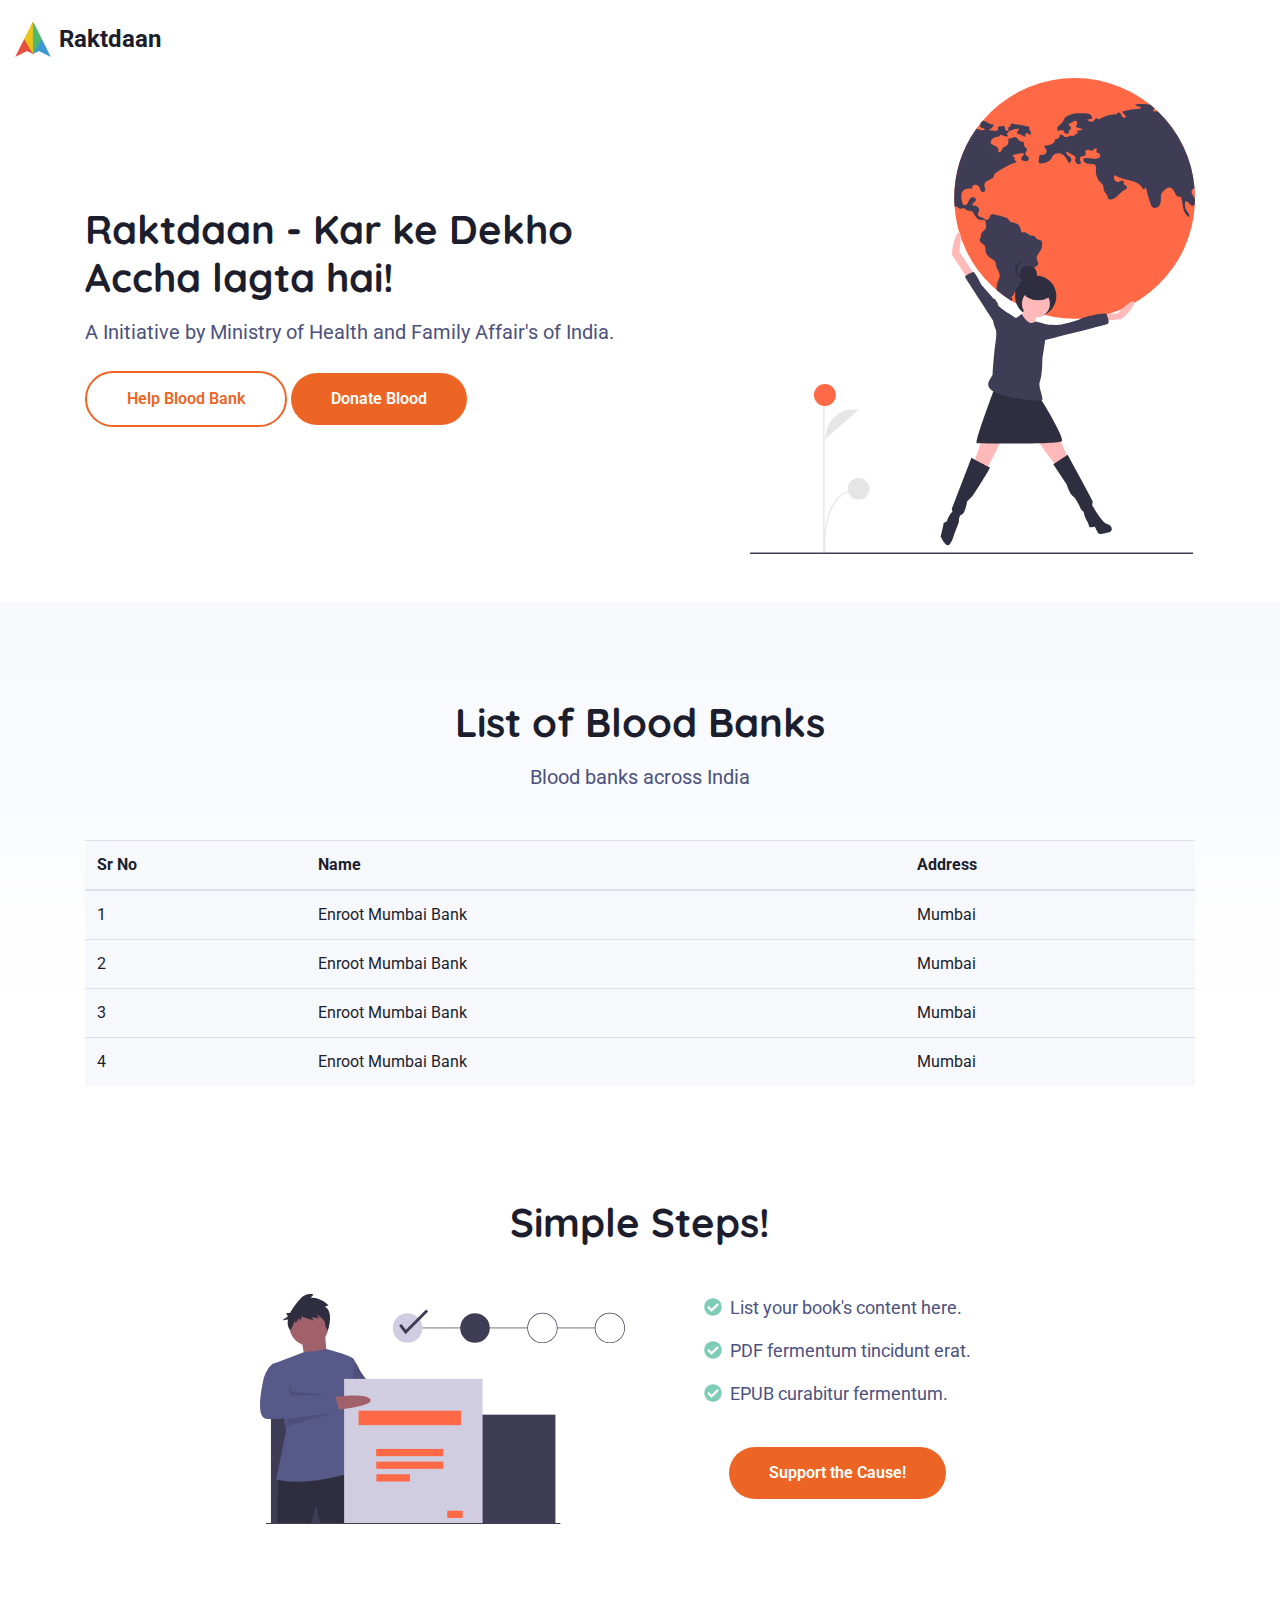
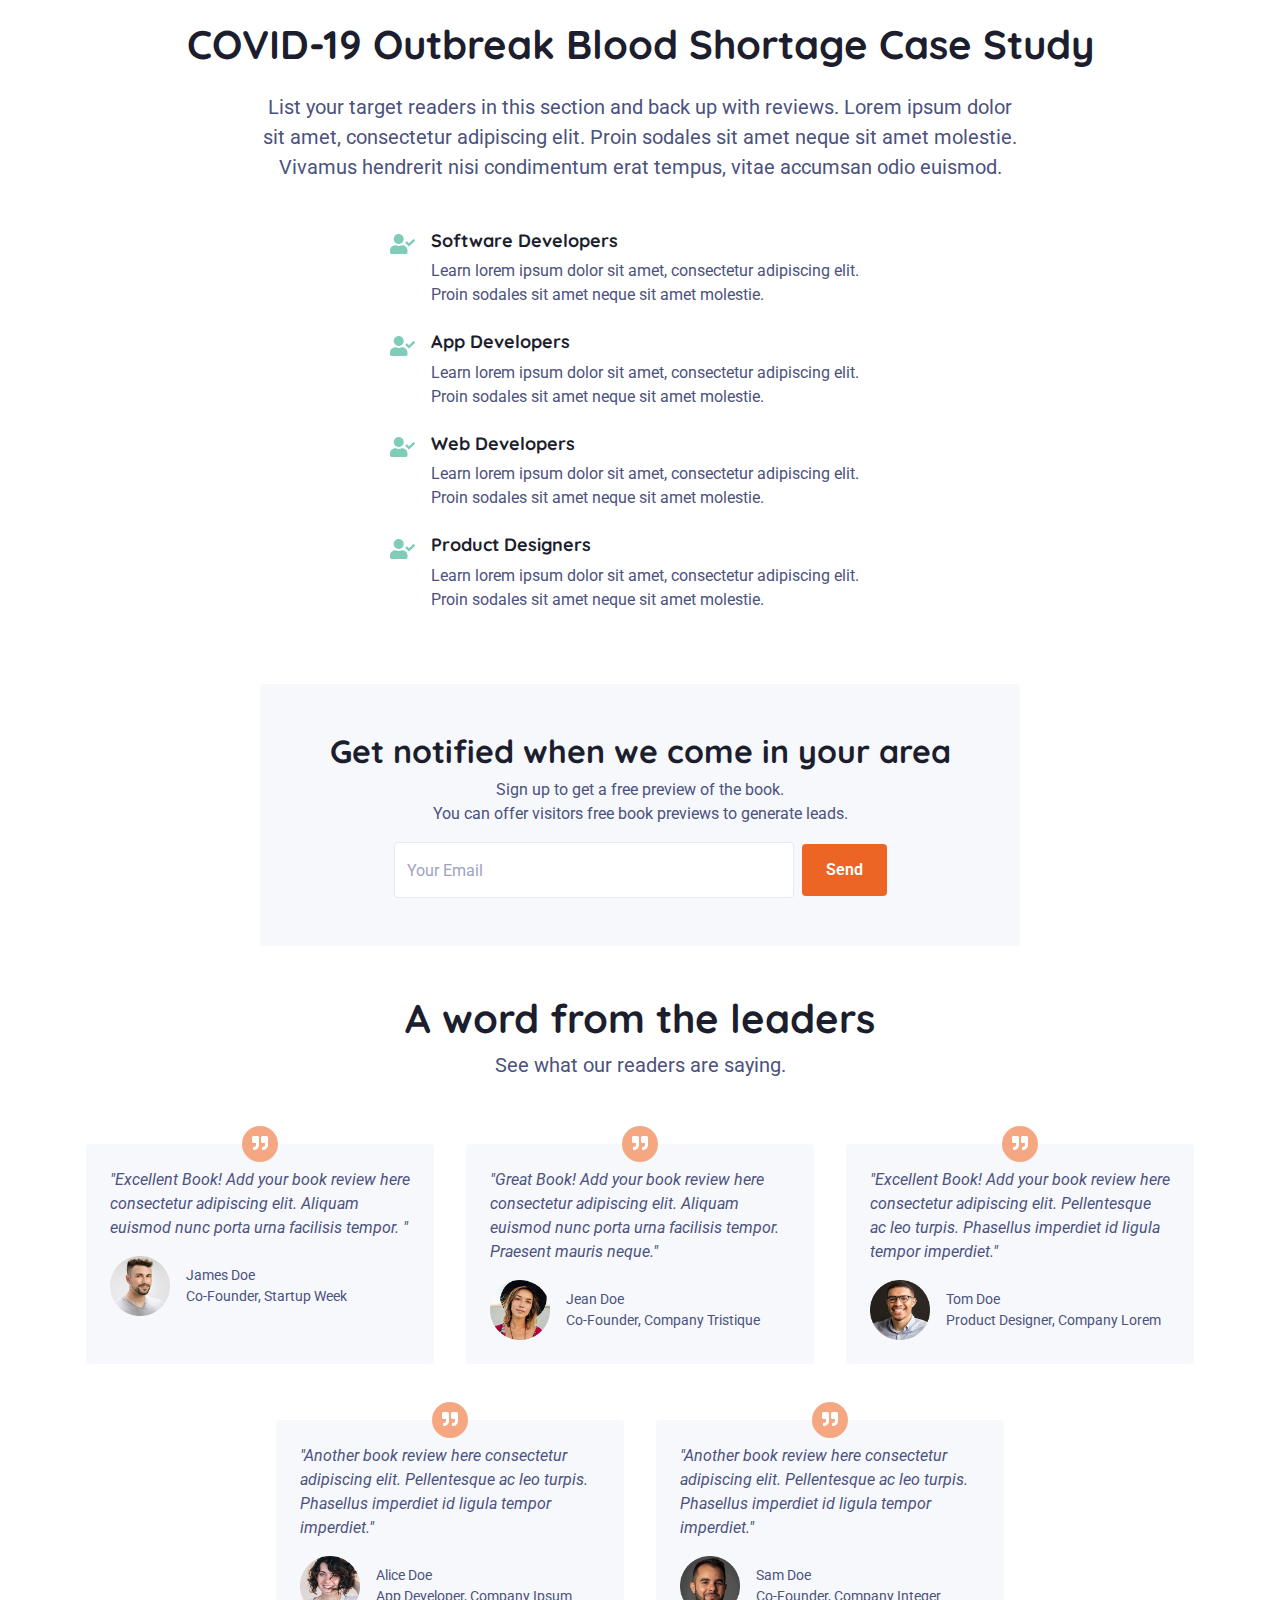
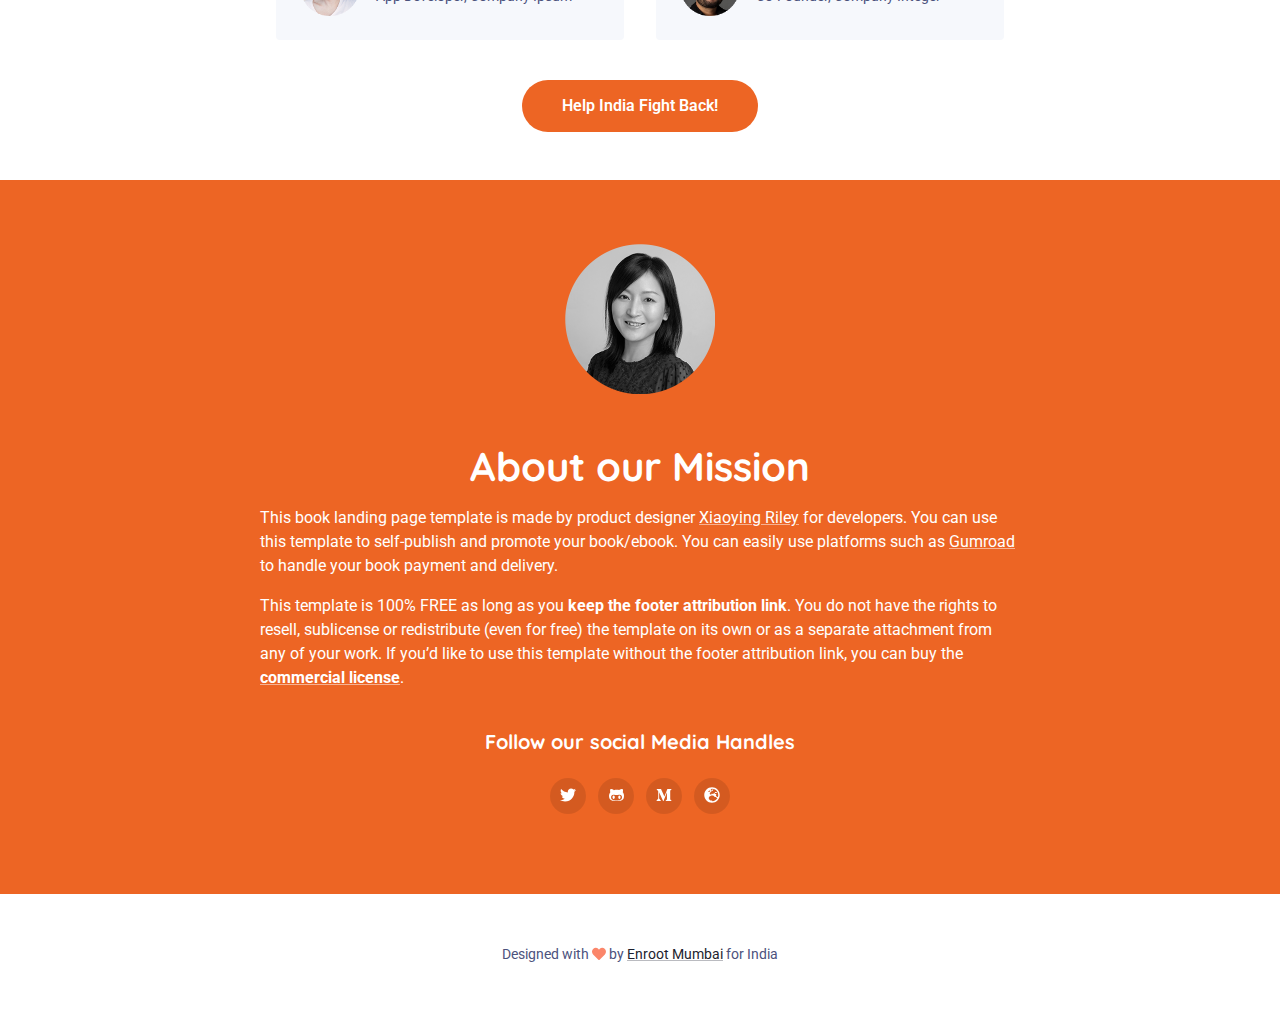
==== index.html @ 926865b6 "Merge pull request #6 from enroot-mumbai/feature/base-template" ====
<!DOCTYPE html>
<html lang="en"> 
<head>
    <title>Raktdaan - Minstry of Heath and Family Welfare of India - NBTC - Enroot Mumbai</title>
    
    <!-- Meta -->
    <meta charset="utf-8">
    <meta http-equiv="X-UA-Compatible" content="IE=edge">
    <meta name="viewport" content="width=device-width, initial-scale=1.0">
    <meta name="description" content="Raktdaan">
    <meta name="author" content="Enroot Mumbai">    
    <link rel="shortcut icon" href="favicon.ico"> 
    
    <!-- Google Font -->
    <link href="https://fonts.googleapis.com/css?family=Quicksand:700|Roboto:400,400i,700&display=swap" rel="stylesheet">
    
    <!-- FontAwesome JS-->
    <script defer src="assets/fontawesome/js/all.min.js"></script>

    <!-- Theme CSS -->  
    <link id="theme-style" rel="stylesheet" href="assets/css/theme.css">

</head> 

<body>    
    <header class="header">	    
        <div class="branding">
            <div class="container-fluid position-relative py-3">
                <div class="logo-wrapper">
	                <div class="site-logo"><a style="display: flex;" class="navbar-brand" href="index.html"><img  class="logo-icon mr-2" src="logo.webp" height="36px" width="36px" alt="logo"><span class="logo-text">Raktdaan</span></a></div>    
                </div><!--//docs-logo-wrapper-->
	        
            </div><!--//container-->
        </div><!--//branding-->
    </header><!--//header-->
    
    <section class="hero-section">
	    <div class="container">
		    <div class="row">
			    <div class="col-12 col-md-7 pt-5 mb-5 align-self-center">
				    <div class="promo pr-md-3 pr-lg-5">
					    <h1 class="headline mb-3">
						    Raktdaan - Kar ke Dekho Accha lagta hai!
					    </h1><!--//headline-->
					    <div class="subheadline mb-4">
						    A Initiative by Ministry of Health and Family Affair's of India.
						    
					    </div><!--//subheading-->
					    
					    <div class="cta-holder">
							<a class="btn btn-secondary scrollto" href="#">Help Blood Bank</a>
						    <a class="btn btn-primary mr-lg-2" href="#">Donate Blood</a>
						    
					    </div><!--//cta-holder-->
					    
					    <div class="hero-quotes mt-5">
						     <!--<div id="quotes-carousel" class="quotes-carousel carousel slide carousel-fade mb-5" data-ride="carousel" data-interval="8000">
								<ol class="carousel-indicators">
									<li data-target="#quotes-carousel" data-slide-to="0" class="active"></li>
									<li data-target="#quotes-carousel" data-slide-to="1"></li>
									<li data-target="#quotes-carousel" data-slide-to="2"></li>
								</ol>
							  
							    <div class="carousel-inner">
								    <div class="carousel-item active">
								        <blockquote class="quote p-4 theme-bg-light">
									        "Excellent Book! Add your book reviews here consectetur adipiscing elit. Aliquam euismod nunc porta urna facilisis tempor. Praesent mauris neque, viverra quis erat vitae, auctor imperdiet nisi."     
								        </blockquote>
								        <div class="source media flex-column flex-md-row align-items-center">
									        <img class="source-profile mr-md-3" src="assets/images/profiles/profile-1.png" alt="">
									        <div class="source-info media-body text-center text-md-left">
										        <div class="source-name">James Doe</div>
										        <div class="soure-title">Co-Founder, Startup Week</div>
										    </div>
								        </div>
								    </div>
								    <div class="carousel-item">
								        <blockquote class="quote p-4 theme-bg-light">
									        "Highly recommended consectetur adipiscing elit. Proin et auctor dolor, sed venenatis massa. Vestibulum ullamcorper lobortis nisi non placerat praesent mauris neque"     
								        </blockquote>
								        <div class="source media flex-column flex-md-row align-items-center">
									        <img class="source-profile mr-md-3" src="assets/images/profiles/profile-2.png" alt="">
									        <div class="source-info media-body text-center text-md-left">
										        <div class="source-name">Jean Doe</div>
										        <div class="soure-title">Senior Developer, Ipsum Company</div>
										    </div>
								        </div>
								    </div>
								    <div class="carousel-item">
								        <blockquote class="quote p-4 theme-bg-light">
									        "Awesome! Lorem ipsum dolor sit amet, consectetur adipiscing elit. Aliquam euismod nunc porta urna facilisis tempor. Praesent mauris neque, viverra quis erat vitae."     
								        </blockquote>
								        <div class="source media flex-column flex-md-row align-items-center">
									        <img class="source-profile mr-md-3" src="assets/images/profiles/profile-3.png" alt="">
									        <div class="source-info media-body text-center text-md-left">
										        <div class="source-name">Andy Doe</div>
										        <div class="soure-title">Frontend Developer, Company Lorem</div>
										    </div>
								        </div>
								    </div>
								</div>
							</div>//quotes-carousel -->
							
					    </div><!--//hero-quotes-->
				    </div><!--//promo-->
			    </div><!--col-->
			    <div class="col-12 col-md-5 mb-5 align-self-center">
				    <div class="book-cover-holder">
					    <img class="img-fluid book-cover" src="undraw_the_world_is_mine.svg" alt="book cover">
					    <!-- <div class="book-badge d-inline-block shadow">
						    New<br>Release
					    </div> -->
				    </div><!--//book-cover-holder-->
				    <!-- <div class="text-center"><a class="theme-link scrollto" href="#reviews-section">See all book reviews</a></div> -->
			    </div><!--col-->
		    </div><!--//row-->
	    </div><!--//container-->
    </section><!--//hero-section-->
    
    <section id="benefits-section" class="benefits-section theme-bg-light-gradient py-5">
	    <div class="container py-5">
		    <h2 class="section-heading text-center mb-3">List of Blood Banks</h2>
		    <div class="section-intro single-col-max mx-auto text-center mb-5">Blood banks across India</div>
		    <table class="table theme-bg-light">
				<thead>
					<tr>
					<th>Sr No</th>
					<th>Name</th>
					<th>Address</th>
					</tr>
				</thead>
				<tbody>
					<tr>
						<td>1</td>
						<td>Enroot Mumbai Bank</td>
						<td>Mumbai</td>
					</tr>
					<tr>
						<td>2</td>
						<td>Enroot Mumbai Bank</td>
						<td>Mumbai</td>
					</tr>
					<tr>
						<td>3</td>
						<td>Enroot Mumbai Bank</td>
						<td>Mumbai</td>
					</tr>
					<tr>
						<td>4</td>
						<td>Enroot Mumbai Bank</td>
						<td>Mumbai</td>
					</tr>
				</tbody>
			</table>
		    </div><!--//row-->
	    </div><!--//container-->
    </section><!--//benefits-section-->
    
    <section class="content-section">
	    <div class="container">
		    <div class="single-col-max mx-auto">
		    <h2 class="section-heading text-center mb-5">Simple Steps!</h2>
			    <div class="row">
				    <div class="col-12 col-md-6">
					    <div class="figure-holder mb-5">
						    <img class="img-fluid" src="undraw_fill_forms.svg" alt="image">
					    </div><!--//figure-holder-->
				    </div><!--//col-->
				    <div class="col-12 col-md-6 mb-5">
					    <div class="key-points mb-4 text-center">
						    <ul class="key-points-list list-unstyled mb-4 mx-auto d-inline-block text-left">
							    <li><i class="fas fa-check-circle mr-2"></i>List your book's content here.</li>
							    <li><i class="fas fa-check-circle mr-2"></i>PDF fermentum tincidunt erat.</li>
							    <li><i class="fas fa-check-circle mr-2"></i>EPUB curabitur fermentum.</li>
							    <!-- <li><i class="fas fa-check-circle mr-2"></i>Lorem ipsum dolor sit amet.</li>
							    <li><i class="fas fa-check-circle mr-2"></i>Praesent molestie odio risus. </li>
							    <li><i class="fas fa-check-circle mr-2"></i>Kindle curabitur fermentum.</li>
							    <li><i class="fas fa-check-circle mr-2"></i>Kindle curabitur fermentum.</li>
							    <li><i class="fas fa-check-circle mr-2"></i>Kindle curabitur fermentum.</li> -->
						    </ul>
						    <div class="text-center"><a class="btn btn-primary" href="#">Support the Cause!</a></div>
					    </div><!--//key-points-->
					    
				    </div><!--//col-12-->   
			    </div><!--//row-->
		    </div><!--//single-col-max-->
	    </div><!--//container-->
    </section><!--//content-section-->
    
    <section class="audience-section py-5">
	    <div class="container">
		    <h2 class="section-heading text-center mb-4">COVID-19 Outbreak Blood Shortage Case Study</h2>
		    <div class="section-intro single-col-max mx-auto text-center mb-5">
			    List your target readers in this section and back up with reviews. Lorem ipsum dolor sit amet, consectetur adipiscing elit. Proin sodales sit amet neque sit amet molestie. Vivamus hendrerit nisi condimentum erat tempus, vitae accumsan odio euismod.
		    </div><!--//section-intro-->
		    <div class="audience mx-auto">
			    <div class="item media">
				    <div class="item-icon mr-3"><i class="fas fa-user-check"></i></div>
				    <div class="media-body">
					    <h4 class="item-title">Software Developers</h4>
					    <div class="item-desc">Learn lorem ipsum dolor sit amet, consectetur adipiscing elit. Proin sodales sit amet neque sit amet molestie.</div>
				    </div><!--//media-body-->
			    </div><!--//item-->
			    <div class="item media">
				    <div class="item-icon mr-3"><i class="fas fa-user-check"></i></div>
				    <div class="media-body">
					    <h4 class="item-title">App Developers</h4>
					    <div class="item-desc">Learn lorem ipsum dolor sit amet, consectetur adipiscing elit. Proin sodales sit amet neque sit amet molestie.</div>
				    </div><!--//media-body-->
			    </div><!--//item-->
			    <div class="item media">
				    <div class="item-icon mr-3"><i class="fas fa-user-check"></i></div>
				    <div class="media-body">
					    <h4 class="item-title">Web Developers</h4>
					    <div class="item-desc">Learn lorem ipsum dolor sit amet, consectetur adipiscing elit. Proin sodales sit amet neque sit amet molestie.</div>
				    </div><!--//media-body-->
			    </div><!--//item-->
			    <div class="item media">
				    <div class="item-icon mr-3"><i class="fas fa-user-check"></i></div>
				    <div class="media-body">
					    <h4 class="item-title">Product Designers</h4>
					    <div class="item-desc">Learn lorem ipsum dolor sit amet, consectetur adipiscing elit. Proin sodales sit amet neque sit amet molestie.</div>
				    </div><!--//media-body-->
			    </div><!--//item-->
		    </div><!--//audience-->
	    </div><!--//container-->
    </section><!--//audience-section-->
    
    <section class="form-section">
	    <div class="container">
		    <div class="lead-form-wrapper single-col-max mx-auto theme-bg-light rounded p-5">
			    <h2 class="form-heading text-center">Get notified when we come in your area</h2>
			    <div class="form-intro text-center mb-3">Sign up to get a free preview of the book. <br>You can offer visitors free book previews to generate leads.</div>
			    <div class="form-wrapper">
				    <form class="form-inline justify-content-center flex-wrap">
						<div class="form-group mr-md-2 mb-3 mb-md-0">
							<label for="email" class="sr-only">Email</label>
							<input type="email" class="form-control " id="email" placeholder="Your Email">
						</div>
						<button type="submit" class="btn btn-primary btn-submit mb-3 mb-md-0">Send</button>
					</form>
			    </div><!--//form-wrapper-->
		    </div><!--//lead-form-wrapper-->
	    </div><!--//container-->
    </section><!--//form-section-->
    
    <section id="reviews-section" class="reviews-section py-5">
	    <div class="container">
		    <h2 class="section-heading text-center">A word from the leaders</h2>
		    <div class="section-intro text-center single-col-max mx-auto mb-5">See what our readers are saying. </div>
		    <div class="row justify-content-center">
			    <div class="item col-12 col-lg-4 p-3 mb-4">
				    <div class="item-inner theme-bg-light rounded p-4">
					    
					    <blockquote class="quote">
					        "Excellent Book! Add your book review here consectetur adipiscing elit. Aliquam euismod nunc porta urna facilisis tempor. "     
				        </blockquote><!--//item-->
				        <div class="source media flex-column flex-md-row align-items-center">
					        <img class="source-profile mr-md-3" src="assets/images/profiles/profile-1.png" alt="">
					        <div class="source-info media-body text-center text-md-left">
						        <div class="source-name">James Doe</div>
						        <div class="soure-title">Co-Founder, Startup Week</div>
						    </div>
				        </div><!--//source-->
				        <div class="icon-holder"><i class="fas fa-quote-right"></i></div>
				    </div><!--//inner-->
			    </div><!--//item-->
			    <div class="item col-12 col-lg-4 p-3 mb-4">
				    <div class="item-inner theme-bg-light rounded p-4">
					    <blockquote class="quote">
					        "Great Book! Add your book review here consectetur adipiscing elit. Aliquam euismod nunc porta urna facilisis tempor. Praesent mauris neque."     
				        </blockquote><!--//item-->
				        <div class="source media flex-column flex-md-row align-items-center">
					        <img class="source-profile mr-md-3" src="assets/images/profiles/profile-2.png" alt="">
					        <div class="source-info media-body text-center text-md-left">
						        <div class="source-name">Jean Doe</div>
						        <div class="soure-title">Co-Founder, Company Tristique</div>
						    </div>
				        </div><!--//source-->
				         <div class="icon-holder"><i class="fas fa-quote-right"></i></div>
				    </div><!--//inner-->
			    </div><!--//item-->
			    <div class="item col-12 col-lg-4 p-3 mb-4">
				    <div class="item-inner theme-bg-light rounded p-4">
					    <blockquote class="quote">
					        "Excellent Book! Add your book review here consectetur adipiscing elit. Pellentesque ac leo turpis. Phasellus imperdiet id ligula tempor imperdiet."     
				        </blockquote><!--//item-->
				        <div class="source media flex-column flex-md-row align-items-center">
					        <img class="source-profile mr-md-3" src="assets/images/profiles/profile-3.png" alt="">
					        <div class="source-info media-body text-center text-md-left">
						        <div class="source-name">Tom Doe</div>
						        <div class="soure-title">Product Designer, Company Lorem</div>
						    </div>
				        </div><!--//source-->
				         <div class="icon-holder"><i class="fas fa-quote-right"></i></div>
				    </div><!--//inner-->
			    </div><!--//item-->
			    <div class="item col-12 col-lg-4 p-3 mb-4">
				    <div class="item-inner theme-bg-light rounded p-4">
					    <blockquote class="quote">
					        "Another book review here consectetur adipiscing elit. Pellentesque ac leo turpis. Phasellus imperdiet id ligula tempor imperdiet."     
				        </blockquote><!--//item-->
				        <div class="source media flex-column flex-md-row align-items-center">
					        <img class="source-profile mr-md-3" src="assets/images/profiles/profile-4.png" alt="">
					        <div class="source-info media-body text-center text-md-left">
						        <div class="source-name">Alice Doe</div>
						        <div class="soure-title">App Developer, Company Ipsum</div>
						    </div>
				        </div><!--//source-->
				         <div class="icon-holder"><i class="fas fa-quote-right"></i></div>
				    </div><!--//inner-->
			    </div><!--//item-->
			    <div class="item col-12 col-lg-4 p-3 mb-4">
				    <div class="item-inner theme-bg-light rounded p-4">
					    <blockquote class="quote">
					        "Another book review here consectetur adipiscing elit. Pellentesque ac leo turpis. Phasellus imperdiet id ligula tempor imperdiet."     
				        </blockquote><!--//item-->
				        <div class="source media flex-column flex-md-row align-items-center">
					        <img class="source-profile mr-md-3" src="assets/images/profiles/profile-5.png" alt="">
					        <div class="source-info media-body text-center text-md-left">
						        <div class="source-name">Sam Doe</div>
						        <div class="soure-title">Co-Founder, Company Integer</div>
						    </div>
				        </div><!--//source-->
				         <div class="icon-holder"><i class="fas fa-quote-right"></i></div>
				    </div><!--//inner-->
			    </div><!--//item-->
		    </div><!--//row-->
		    <div class="text-center">
		        <a class="btn btn-primary" href="#">Help India Fight Back!</a>
		    </div>
	    </div><!--//container-->
    </section><!--//reviews-section-->
    
    <section class="author-section section theme-bg-primary py-5">
	    <div class="container py-3">
		    <div class="author-profile text-center mb-5">
			    <img class="author-pic" src="assets/images/profiles/author-profile.png" alt="image">
		    </div><!--//author-profile-->
		    <h2 class="section-heading text-center text-white mb-3">About our Mission</h2>
		    <div class="author-bio single-col-max mx-auto">
			    <p>This book landing page template is made by product designer <a class="theme-link" href="http://themes.3rdwavemedia.com" target="_blank">Xiaoying Riley</a> for developers. You can use this template to self-publish and promote your book/ebook. You can easily use platforms such as <a class="theme-link" href="https://gumroad.com/" target="_blank">Gumroad</a> to handle your book payment and delivery.</p>
			    <p> This template is 100% FREE as long as you <strong>keep the footer attribution link</strong>. You do not have the rights to resell, sublicense or redistribute (even for free) the template on its own or as a separate attachment from any of your work. If you’d like to use this template without the footer attribution link, you can buy the <a class="theme-link" href="https://themes.3rdwavemedia.com/bootstrap-templates/startup/devbook-free-bootstrap-4-book-ebook-landing-page-template-for-developers/" target="_blank"><strong>commercial license</strong></a>.</p>
			    <div class="author-links text-center pt-4">
			        <h5 class="text-white mb-4">Follow our social Media Handles</h5>
				    <ul class="social-list list-unstyled">
					    <li class="list-inline-item"><a href="#"><i class="fab fa-twitter"></i></a></li>
					    <li class="list-inline-item"><a href="#"><i class="fab fa-github-alt"></i></a></li> 
			            <li class="list-inline-item"><a href="#"><i class="fab fa-medium-m"></i></a></li>
			            
			            <li class="list-inline-item"><a href="#"><i class="fas fa-globe-europe"></i></a></li>
			        </ul><!--//social-list-->
			    </div><!--//author-links-->
			    
		    </div><!--//author-bio-->
		    
	    </div><!--//container-->
    </section><!--//author-section-->
    
    

    <footer class="footer">

	    <div class="footer-bottom text-center py-5">

	        <!--/* This template is released under the Creative Commons Attribution 3.0 License. Please keep the attribution link below when using for your own project. Thank you for your support. :) If you'd like to use the template without the attribution, you can buy the commercial license via our website: themes.3rdwavemedia.com */-->
            <small class="copyright">Designed with <i class="fas fa-heart" style="color: #fb866a;"></i> by <a class="theme-link" href="#" target="_blank">Enroot Mumbai</a> for India</small>
 
	    </div>
	    
    </footer>
       
    <!-- Javascript -->          
    <script src="assets/plugins/jquery-3.4.1.min.js"></script>
    <script src="assets/plugins/popper.min.js"></script>
    <script src="assets/plugins/bootstrap/js/bootstrap.min.js"></script>  
    <script src="assets/plugins/jquery.scrollTo.min.js"></script>  
    <script src="assets/plugins/back-to-top.js"></script>  
    
    <script src="assets/js/main.js"></script>

</body>
</html>
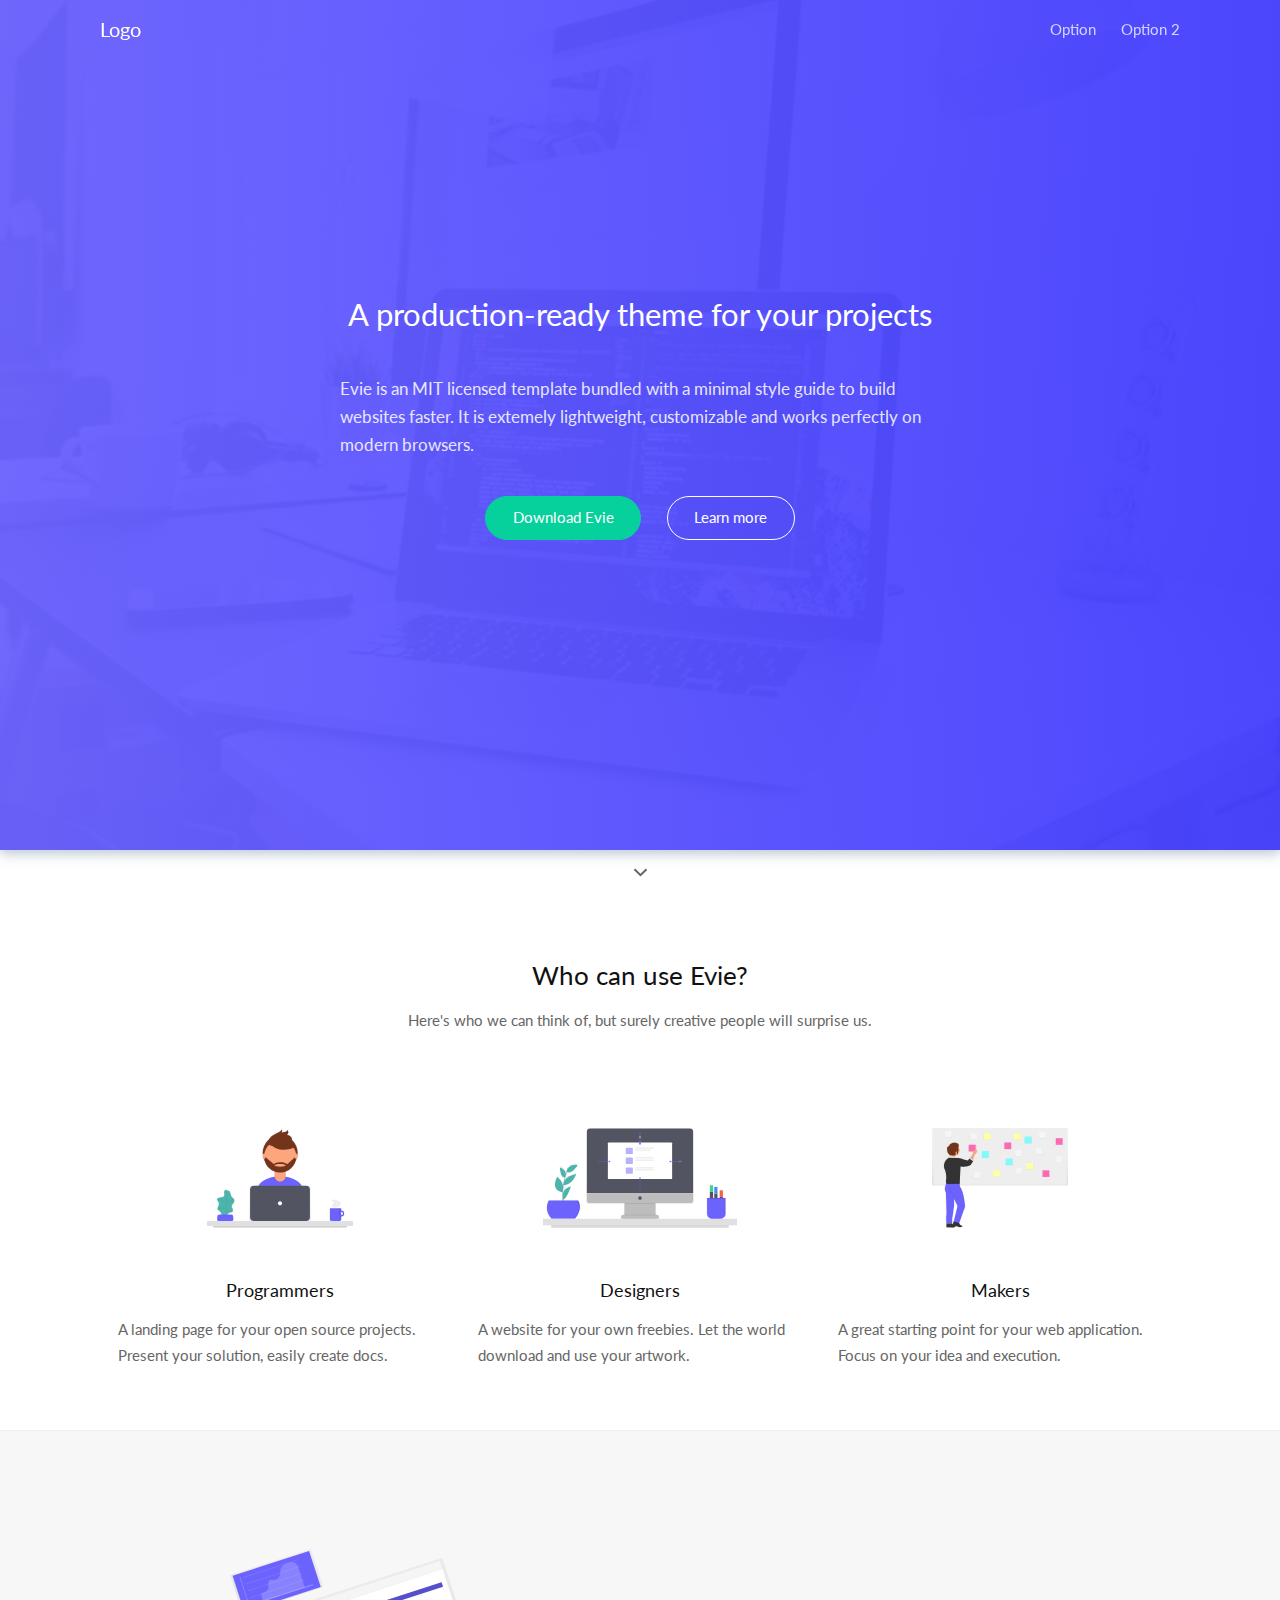
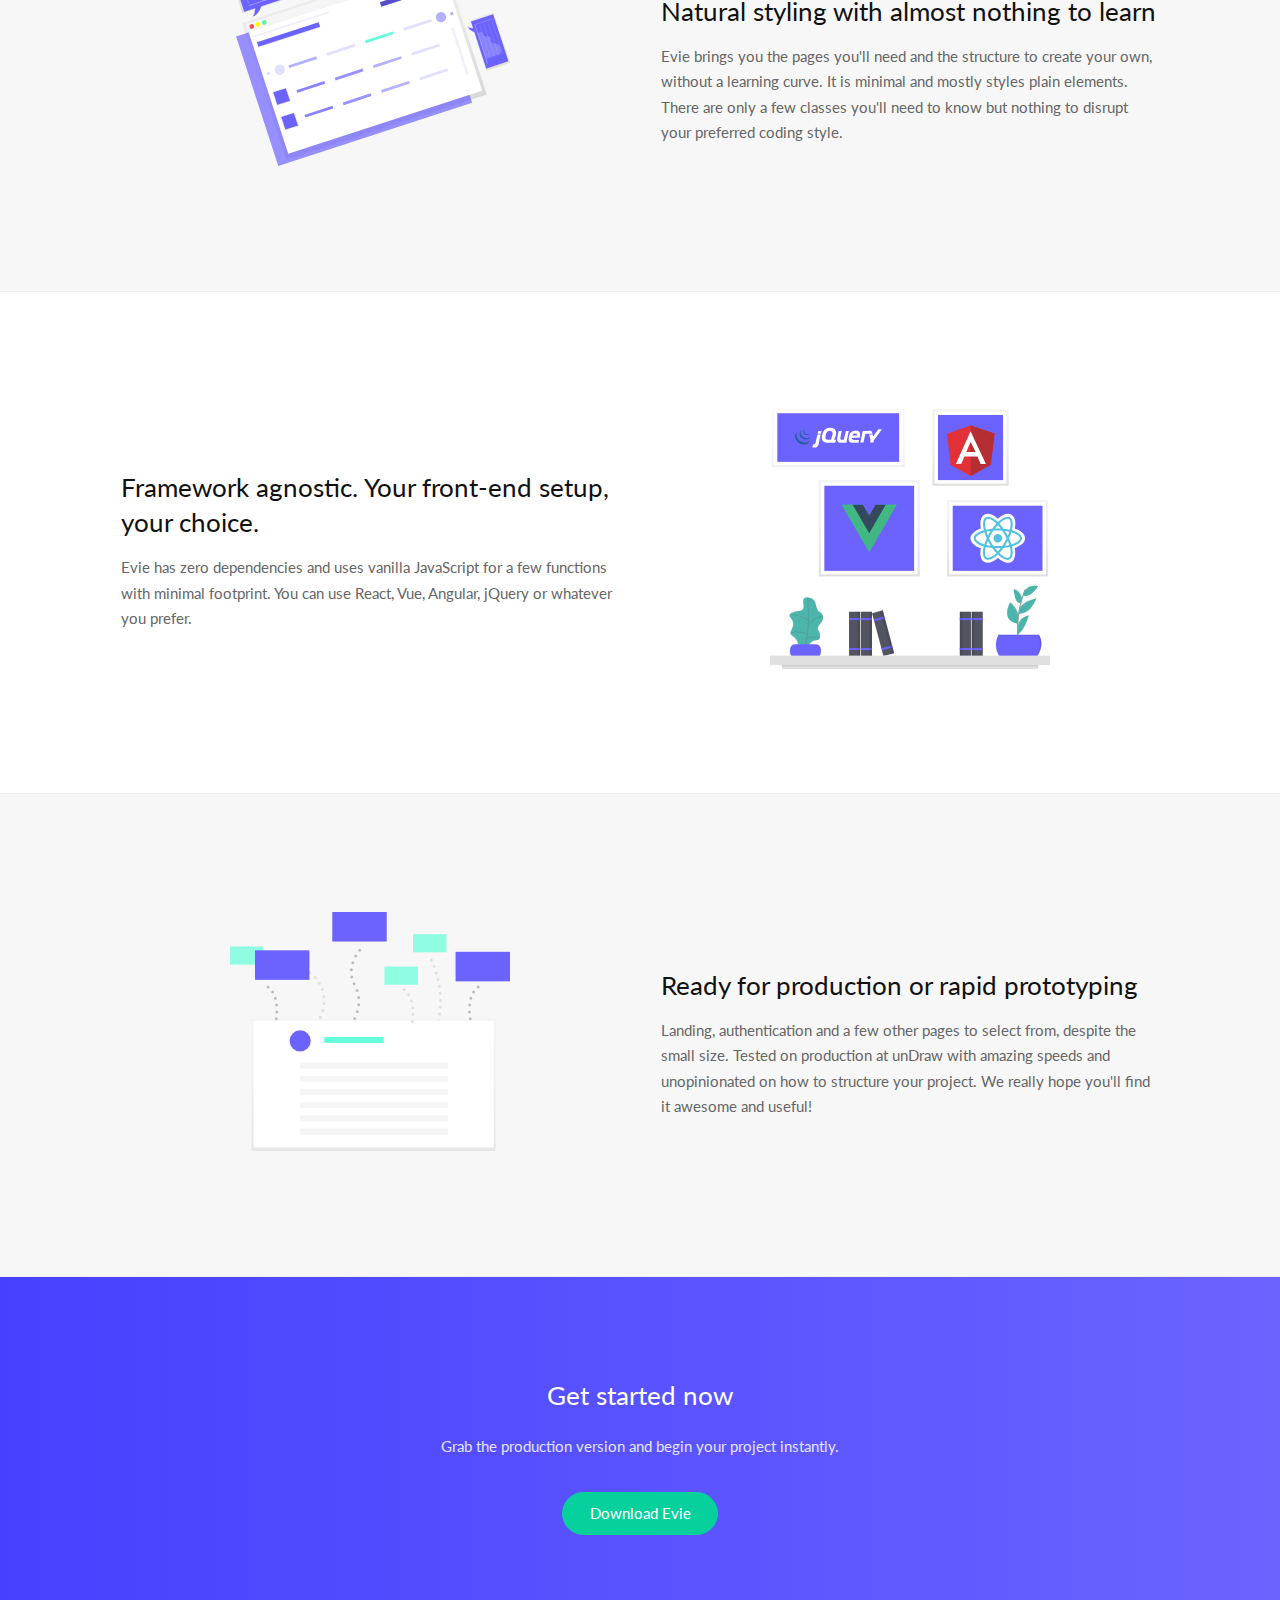
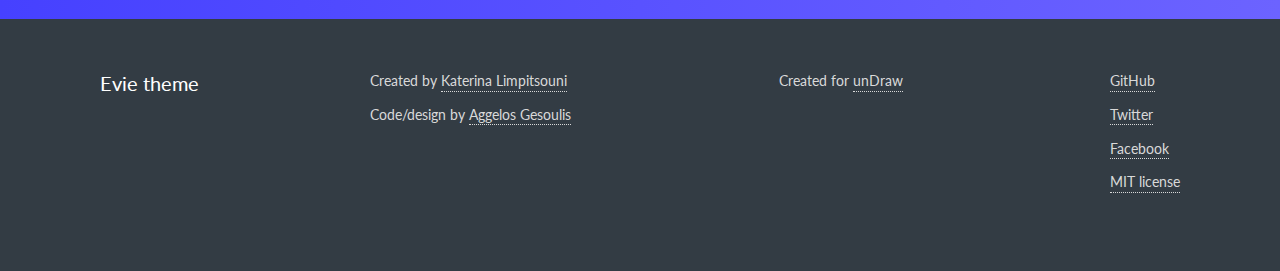
==== commit b348f8c4: "added new template" ====
--- a/index.html
+++ b/index.html
@@ -1,384 +1,168 @@
 <!DOCTYPE html>
-<html lang="en"> 
+<html lang='en'>
 <head>
-    <title>Raktdaan - Minstry of Heath and Family Welfare of India - NBTC - Enroot Mumbai</title>
-    
-    <!-- Meta -->
-    <meta charset="utf-8">
-    <meta http-equiv="X-UA-Compatible" content="IE=edge">
-    <meta name="viewport" content="width=device-width, initial-scale=1.0">
-    <meta name="description" content="Raktdaan">
-    <meta name="author" content="Enroot Mumbai">    
-    <link rel="shortcut icon" href="favicon.ico"> 
-    
-    <!-- Google Font -->
-    <link href="https://fonts.googleapis.com/css?family=Quicksand:700|Roboto:400,400i,700&display=swap" rel="stylesheet">
-    
-    <!-- FontAwesome JS-->
-    <script defer src="assets/fontawesome/js/all.min.js"></script>
-
-    <!-- Theme CSS -->  
-    <link id="theme-style" rel="stylesheet" href="assets/css/theme.css">
-
-</head> 
-
-<body>    
-    <header class="header">	    
-        <div class="branding">
-            <div class="container-fluid position-relative py-3">
-                <div class="logo-wrapper">
-	                <div class="site-logo"><a style="display: flex;" class="navbar-brand" href="index.html"><img  class="logo-icon mr-2" src="logo.webp" height="36px" width="36px" alt="logo"><span class="logo-text">Raktdaan</span></a></div>    
-                </div><!--//docs-logo-wrapper-->
-	        
-            </div><!--//container-->
-        </div><!--//branding-->
-    </header><!--//header-->
-    
-    <section class="hero-section">
-	    <div class="container">
-		    <div class="row">
-			    <div class="col-12 col-md-7 pt-5 mb-5 align-self-center">
-				    <div class="promo pr-md-3 pr-lg-5">
-					    <h1 class="headline mb-3">
-						    Raktdaan - Kar ke Dekho Accha lagta hai!
-					    </h1><!--//headline-->
-					    <div class="subheadline mb-4">
-						    A Initiative by Ministry of Health and Family Affair's of India.
-						    
-					    </div><!--//subheading-->
-					    
-					    <div class="cta-holder">
-							<a class="btn btn-secondary scrollto" href="#">Help Blood Bank</a>
-						    <a class="btn btn-primary mr-lg-2" href="#">Donate Blood</a>
-						    
-					    </div><!--//cta-holder-->
-					    
-					    <div class="hero-quotes mt-5">
-						     <!--<div id="quotes-carousel" class="quotes-carousel carousel slide carousel-fade mb-5" data-ride="carousel" data-interval="8000">
-								<ol class="carousel-indicators">
-									<li data-target="#quotes-carousel" data-slide-to="0" class="active"></li>
-									<li data-target="#quotes-carousel" data-slide-to="1"></li>
-									<li data-target="#quotes-carousel" data-slide-to="2"></li>
-								</ol>
-							  
-							    <div class="carousel-inner">
-								    <div class="carousel-item active">
-								        <blockquote class="quote p-4 theme-bg-light">
-									        "Excellent Book! Add your book reviews here consectetur adipiscing elit. Aliquam euismod nunc porta urna facilisis tempor. Praesent mauris neque, viverra quis erat vitae, auctor imperdiet nisi."     
-								        </blockquote>
-								        <div class="source media flex-column flex-md-row align-items-center">
-									        <img class="source-profile mr-md-3" src="assets/images/profiles/profile-1.png" alt="">
-									        <div class="source-info media-body text-center text-md-left">
-										        <div class="source-name">James Doe</div>
-										        <div class="soure-title">Co-Founder, Startup Week</div>
-										    </div>
-								        </div>
-								    </div>
-								    <div class="carousel-item">
-								        <blockquote class="quote p-4 theme-bg-light">
-									        "Highly recommended consectetur adipiscing elit. Proin et auctor dolor, sed venenatis massa. Vestibulum ullamcorper lobortis nisi non placerat praesent mauris neque"     
-								        </blockquote>
-								        <div class="source media flex-column flex-md-row align-items-center">
-									        <img class="source-profile mr-md-3" src="assets/images/profiles/profile-2.png" alt="">
-									        <div class="source-info media-body text-center text-md-left">
-										        <div class="source-name">Jean Doe</div>
-										        <div class="soure-title">Senior Developer, Ipsum Company</div>
-										    </div>
-								        </div>
-								    </div>
-								    <div class="carousel-item">
-								        <blockquote class="quote p-4 theme-bg-light">
-									        "Awesome! Lorem ipsum dolor sit amet, consectetur adipiscing elit. Aliquam euismod nunc porta urna facilisis tempor. Praesent mauris neque, viverra quis erat vitae."     
-								        </blockquote>
-								        <div class="source media flex-column flex-md-row align-items-center">
-									        <img class="source-profile mr-md-3" src="assets/images/profiles/profile-3.png" alt="">
-									        <div class="source-info media-body text-center text-md-left">
-										        <div class="source-name">Andy Doe</div>
-										        <div class="soure-title">Frontend Developer, Company Lorem</div>
-										    </div>
-								        </div>
-								    </div>
-								</div>
-							</div>//quotes-carousel -->
-							
-					    </div><!--//hero-quotes-->
-				    </div><!--//promo-->
-			    </div><!--col-->
-			    <div class="col-12 col-md-5 mb-5 align-self-center">
-				    <div class="book-cover-holder">
-					    <img class="img-fluid book-cover" src="undraw_the_world_is_mine.svg" alt="book cover">
-					    <!-- <div class="book-badge d-inline-block shadow">
-						    New<br>Release
-					    </div> -->
-				    </div><!--//book-cover-holder-->
-				    <!-- <div class="text-center"><a class="theme-link scrollto" href="#reviews-section">See all book reviews</a></div> -->
-			    </div><!--col-->
-		    </div><!--//row-->
-	    </div><!--//container-->
-    </section><!--//hero-section-->
-    
-    <section id="benefits-section" class="benefits-section theme-bg-light-gradient py-5">
-	    <div class="container py-5">
-		    <h2 class="section-heading text-center mb-3">List of Blood Banks</h2>
-		    <div class="section-intro single-col-max mx-auto text-center mb-5">Blood banks across India</div>
-		    <table class="table theme-bg-light">
-				<thead>
-					<tr>
-					<th>Sr No</th>
-					<th>Name</th>
-					<th>Address</th>
-					</tr>
-				</thead>
-				<tbody>
-					<tr>
-						<td>1</td>
-						<td>Enroot Mumbai Bank</td>
-						<td>Mumbai</td>
-					</tr>
-					<tr>
-						<td>2</td>
-						<td>Enroot Mumbai Bank</td>
-						<td>Mumbai</td>
-					</tr>
-					<tr>
-						<td>3</td>
-						<td>Enroot Mumbai Bank</td>
-						<td>Mumbai</td>
-					</tr>
-					<tr>
-						<td>4</td>
-						<td>Enroot Mumbai Bank</td>
-						<td>Mumbai</td>
-					</tr>
-				</tbody>
-			</table>
-		    </div><!--//row-->
-	    </div><!--//container-->
-    </section><!--//benefits-section-->
-    
-    <section class="content-section">
-	    <div class="container">
-		    <div class="single-col-max mx-auto">
-		    <h2 class="section-heading text-center mb-5">Simple Steps!</h2>
-			    <div class="row">
-				    <div class="col-12 col-md-6">
-					    <div class="figure-holder mb-5">
-						    <img class="img-fluid" src="undraw_fill_forms.svg" alt="image">
-					    </div><!--//figure-holder-->
-				    </div><!--//col-->
-				    <div class="col-12 col-md-6 mb-5">
-					    <div class="key-points mb-4 text-center">
-						    <ul class="key-points-list list-unstyled mb-4 mx-auto d-inline-block text-left">
-							    <li><i class="fas fa-check-circle mr-2"></i>List your book's content here.</li>
-							    <li><i class="fas fa-check-circle mr-2"></i>PDF fermentum tincidunt erat.</li>
-							    <li><i class="fas fa-check-circle mr-2"></i>EPUB curabitur fermentum.</li>
-							    <!-- <li><i class="fas fa-check-circle mr-2"></i>Lorem ipsum dolor sit amet.</li>
-							    <li><i class="fas fa-check-circle mr-2"></i>Praesent molestie odio risus. </li>
-							    <li><i class="fas fa-check-circle mr-2"></i>Kindle curabitur fermentum.</li>
-							    <li><i class="fas fa-check-circle mr-2"></i>Kindle curabitur fermentum.</li>
-							    <li><i class="fas fa-check-circle mr-2"></i>Kindle curabitur fermentum.</li> -->
-						    </ul>
-						    <div class="text-center"><a class="btn btn-primary" href="#">Support the Cause!</a></div>
-					    </div><!--//key-points-->
-					    
-				    </div><!--//col-12-->   
-			    </div><!--//row-->
-		    </div><!--//single-col-max-->
-	    </div><!--//container-->
-    </section><!--//content-section-->
-    
-    <section class="audience-section py-5">
-	    <div class="container">
-		    <h2 class="section-heading text-center mb-4">COVID-19 Outbreak Blood Shortage Case Study</h2>
-		    <div class="section-intro single-col-max mx-auto text-center mb-5">
-			    List your target readers in this section and back up with reviews. Lorem ipsum dolor sit amet, consectetur adipiscing elit. Proin sodales sit amet neque sit amet molestie. Vivamus hendrerit nisi condimentum erat tempus, vitae accumsan odio euismod.
-		    </div><!--//section-intro-->
-		    <div class="audience mx-auto">
-			    <div class="item media">
-				    <div class="item-icon mr-3"><i class="fas fa-user-check"></i></div>
-				    <div class="media-body">
-					    <h4 class="item-title">Software Developers</h4>
-					    <div class="item-desc">Learn lorem ipsum dolor sit amet, consectetur adipiscing elit. Proin sodales sit amet neque sit amet molestie.</div>
-				    </div><!--//media-body-->
-			    </div><!--//item-->
-			    <div class="item media">
-				    <div class="item-icon mr-3"><i class="fas fa-user-check"></i></div>
-				    <div class="media-body">
-					    <h4 class="item-title">App Developers</h4>
-					    <div class="item-desc">Learn lorem ipsum dolor sit amet, consectetur adipiscing elit. Proin sodales sit amet neque sit amet molestie.</div>
-				    </div><!--//media-body-->
-			    </div><!--//item-->
-			    <div class="item media">
-				    <div class="item-icon mr-3"><i class="fas fa-user-check"></i></div>
-				    <div class="media-body">
-					    <h4 class="item-title">Web Developers</h4>
-					    <div class="item-desc">Learn lorem ipsum dolor sit amet, consectetur adipiscing elit. Proin sodales sit amet neque sit amet molestie.</div>
-				    </div><!--//media-body-->
-			    </div><!--//item-->
-			    <div class="item media">
-				    <div class="item-icon mr-3"><i class="fas fa-user-check"></i></div>
-				    <div class="media-body">
-					    <h4 class="item-title">Product Designers</h4>
-					    <div class="item-desc">Learn lorem ipsum dolor sit amet, consectetur adipiscing elit. Proin sodales sit amet neque sit amet molestie.</div>
-				    </div><!--//media-body-->
-			    </div><!--//item-->
-		    </div><!--//audience-->
-	    </div><!--//container-->
-    </section><!--//audience-section-->
-    
-    <section class="form-section">
-	    <div class="container">
-		    <div class="lead-form-wrapper single-col-max mx-auto theme-bg-light rounded p-5">
-			    <h2 class="form-heading text-center">Get notified when we come in your area</h2>
-			    <div class="form-intro text-center mb-3">Sign up to get a free preview of the book. <br>You can offer visitors free book previews to generate leads.</div>
-			    <div class="form-wrapper">
-				    <form class="form-inline justify-content-center flex-wrap">
-						<div class="form-group mr-md-2 mb-3 mb-md-0">
-							<label for="email" class="sr-only">Email</label>
-							<input type="email" class="form-control " id="email" placeholder="Your Email">
+	<meta class="utf-8">
+	<meta name="viewport" content="width=device-width, initial-scale=1, maximum-scale=1">
+	<title>Evie by unDraw</title>
+	<!-- Don't forget to add your metadata here -->
+	<link rel='stylesheet' href='css/style.min.css' />
+</head>
+<body>
+	<!-- Hero(extended) navbar -->
+	<div class="navbar navbar--extended">
+		<nav class="nav__mobile"></nav>
+		<div class="container">
+			<div class="navbar__inner">
+				<a href="index.html" class="navbar__logo">Logo</a>
+				<nav class="navbar__menu">
+					<ul>
+						<li><a href="#">Option</a></li>
+						<li><a href="#">Option 2</a></li>
+					</ul>
+				</nav>
+				<div class="navbar__menu-mob"><a href="" id='toggle'><svg role="img" xmlns="http://www.w3.org/2000/svg" viewBox="0 0 448 512"><path fill="currentColor" d="M16 132h416c8.837 0 16-7.163 16-16V76c0-8.837-7.163-16-16-16H16C7.163 60 0 67.163 0 76v40c0 8.837 7.163 16 16 16zm0 160h416c8.837 0 16-7.163 16-16v-40c0-8.837-7.163-16-16-16H16c-8.837 0-16 7.163-16 16v40c0 8.837 7.163 16 16 16zm0 160h416c8.837 0 16-7.163 16-16v-40c0-8.837-7.163-16-16-16H16c-8.837 0-16 7.163-16 16v40c0 8.837 7.163 16 16 16z" class=""></path></svg></a></div>
+			</div>
+		</div>
+	</div>
+	<!-- Hero unit -->
+	<div class="hero">
+		<div class="hero__overlay hero__overlay--gradient"></div>
+		<div class="hero__mask"></div>
+		<div class="hero__inner">
+			<div class="container">
+				<div class="hero__content">
+					<div class="hero__content__inner" id='navConverter'>
+						<h1 class="hero__title">A production-ready theme for your projects</h1>
+						<p class="hero__text">Evie is an MIT licensed template bundled with a minimal style guide to build websites faster. It is extemely lightweight, customizable and works perfectly on modern browsers.</p>
+						<a href="#" class="button button__accent">Download Evie</a>
+						<a href="#" class="button hero__button">Learn more</a>
+					</div>
+				</div>
+			</div>
+		</div>
+	</div>
+	<div class="hero__sub">
+		<span id="scrollToNext" class="scroll">
+			<svg version="1.1" xmlns="http://www.w3.org/2000/svg" xmlns:xlink="http://www.w3.org/1999/xlink" x="0px" y="0px" class='hero__sub__down' fill="currentColor" width="512px" height="512px" viewBox="0 0 512 512" style="enable-background:new 0 0 512 512;" xml:space="preserve"><path d="M256,298.3L256,298.3L256,298.3l174.2-167.2c4.3-4.2,11.4-4.1,15.8,0.2l30.6,29.9c4.4,4.3,4.5,11.3,0.2,15.5L264.1,380.9c-2.2,2.2-5.2,3.2-8.1,3c-3,0.1-5.9-0.9-8.1-3L35.2,176.7c-4.3-4.2-4.2-11.2,0.2-15.5L66,131.3c4.4-4.3,11.5-4.4,15.8-0.2L256,298.3z"/></svg>
+		</span>
+	</div>
+	<!-- Steps -->
+	<div class="steps landing__section">
+		<div class="container">
+			<h2>Who can use Evie?</h2>
+			<p>Here's who we can think of, but surely creative people will surprise us.</p>
+		</div>
+		<div class="container">
+			<div class="steps__inner">
+				<div class="step">
+					<div class="step__media">
+						<img src="./images/undraw_designer.svg" class="step__image">
+					</div>
+					<h4>Programmers</h4>
+					<p class="step__text">A landing page for your open source projects. Present your solution, easily create docs.</p>
+				</div>
+				<div class="step">
+					<div class="step__media">
+						<img src="./images/undraw_responsive.svg" class="step__image">
+					</div>
+					<h4>Designers</h4>
+					<p class="step__text">A website for your own freebies. Let the world download and use your artwork.</p>
+				</div>
+				<div class="step">
+					<div class="step__media">
+						<img src="./images/undraw_creation.svg" class="step__image">
+					</div>
+					<h4>Makers</h4>
+					<p class="step__text">A great starting point for your web application. Focus on your idea and execution.</p>
+				</div>
+			</div>
+		</div>
+	</div>
+	<!-- Expanded sections -->
+	<div class="expanded landing__section">
+		<div class="container">
+			<div class="expanded__inner">
+				<div class="expanded__media">
+					<img src="./images/undraw_browser.svg" class="expanded__image">
+				</div>
+				<div class="expanded__content">
+					<h2 class="expanded__title">Natural styling with almost nothing to learn</h2>
+					<p class="expanded__text">Evie brings you the pages you'll need and the structure to create your own, without a learning curve. It is minimal and mostly styles plain elements. There are only a few classes you'll need to know but nothing to disrupt your preferred coding style.</p>
+				</div>
+			</div>
+		</div>
+	</div>
+	<div class="expanded landing__section">
+		<div class="container">
+			<div class="expanded__inner">
+				<div class="expanded__media">
+					<img src="./images/undraw_frameworks.svg" class="expanded__image">
+				</div>
+				<div class="expanded__content">
+					<h2 class="expanded__title">Framework agnostic. Your front-end setup, your choice.</h2>
+					<p class="expanded__text">Evie has zero dependencies and uses vanilla JavaScript for a few functions with minimal footprint. You can use React, Vue, Angular, jQuery or whatever you prefer.</p>
+				</div>
+			</div>
+		</div>
+	</div>
+	<div class="expanded landing__section">
+		<div class="container">
+			<div class="expanded__inner">
+				<div class="expanded__media">
+					<img src="./images/together.svg" class="expanded__image">
+				</div>
+				<div class="expanded__content">
+					<h2 class="expanded__title">Ready for production or rapid prototyping</h2>
+					<p class="expanded__text">Landing, authentication and a few other pages to select from, despite the small size. Tested on production at unDraw with amazing speeds and unopinionated on how to structure your project. We really hope you'll find it awesome and useful!</p>
+				</div>
+			</div>
+		</div>
+	</div>
+	<!-- Call To Action -->
+	<div class="cta cta--reverse">
+		<div class="container">
+			<div class="cta__inner">
+				<h2 class="cta__title">Get started now</h2>
+				<p class="cta__sub cta__sub--center">Grab the production version and begin your project instantly.</p>
+				<a href="#" class="button button__accent">Download Evie</a>
+			</div>
+		</div>
+	</div>
+	<!-- Footer -->
+	<div class="footer footer--dark">
+		<div class="container">
+			<div class="footer__inner">
+				<a href="index.html" class="footer__textLogo">Evie theme</a>
+				<div class="footer__data">
+					<div class="footer__data__item">
+						<div class="footer__row">
+							Created by <a href="https://twitter.com/ninalimpi" target="_blank" class="footer__link">Katerina Limpitsouni</a>
 						</div>
-						<button type="submit" class="btn btn-primary btn-submit mb-3 mb-md-0">Send</button>
-					</form>
-			    </div><!--//form-wrapper-->
-		    </div><!--//lead-form-wrapper-->
-	    </div><!--//container-->
-    </section><!--//form-section-->
-    
-    <section id="reviews-section" class="reviews-section py-5">
-	    <div class="container">
-		    <h2 class="section-heading text-center">A word from the leaders</h2>
-		    <div class="section-intro text-center single-col-max mx-auto mb-5">See what our readers are saying. </div>
-		    <div class="row justify-content-center">
-			    <div class="item col-12 col-lg-4 p-3 mb-4">
-				    <div class="item-inner theme-bg-light rounded p-4">
-					    
-					    <blockquote class="quote">
-					        "Excellent Book! Add your book review here consectetur adipiscing elit. Aliquam euismod nunc porta urna facilisis tempor. "     
-				        </blockquote><!--//item-->
-				        <div class="source media flex-column flex-md-row align-items-center">
-					        <img class="source-profile mr-md-3" src="assets/images/profiles/profile-1.png" alt="">
-					        <div class="source-info media-body text-center text-md-left">
-						        <div class="source-name">James Doe</div>
-						        <div class="soure-title">Co-Founder, Startup Week</div>
-						    </div>
-				        </div><!--//source-->
-				        <div class="icon-holder"><i class="fas fa-quote-right"></i></div>
-				    </div><!--//inner-->
-			    </div><!--//item-->
-			    <div class="item col-12 col-lg-4 p-3 mb-4">
-				    <div class="item-inner theme-bg-light rounded p-4">
-					    <blockquote class="quote">
-					        "Great Book! Add your book review here consectetur adipiscing elit. Aliquam euismod nunc porta urna facilisis tempor. Praesent mauris neque."     
-				        </blockquote><!--//item-->
-				        <div class="source media flex-column flex-md-row align-items-center">
-					        <img class="source-profile mr-md-3" src="assets/images/profiles/profile-2.png" alt="">
-					        <div class="source-info media-body text-center text-md-left">
-						        <div class="source-name">Jean Doe</div>
-						        <div class="soure-title">Co-Founder, Company Tristique</div>
-						    </div>
-				        </div><!--//source-->
-				         <div class="icon-holder"><i class="fas fa-quote-right"></i></div>
-				    </div><!--//inner-->
-			    </div><!--//item-->
-			    <div class="item col-12 col-lg-4 p-3 mb-4">
-				    <div class="item-inner theme-bg-light rounded p-4">
-					    <blockquote class="quote">
-					        "Excellent Book! Add your book review here consectetur adipiscing elit. Pellentesque ac leo turpis. Phasellus imperdiet id ligula tempor imperdiet."     
-				        </blockquote><!--//item-->
-				        <div class="source media flex-column flex-md-row align-items-center">
-					        <img class="source-profile mr-md-3" src="assets/images/profiles/profile-3.png" alt="">
-					        <div class="source-info media-body text-center text-md-left">
-						        <div class="source-name">Tom Doe</div>
-						        <div class="soure-title">Product Designer, Company Lorem</div>
-						    </div>
-				        </div><!--//source-->
-				         <div class="icon-holder"><i class="fas fa-quote-right"></i></div>
-				    </div><!--//inner-->
-			    </div><!--//item-->
-			    <div class="item col-12 col-lg-4 p-3 mb-4">
-				    <div class="item-inner theme-bg-light rounded p-4">
-					    <blockquote class="quote">
-					        "Another book review here consectetur adipiscing elit. Pellentesque ac leo turpis. Phasellus imperdiet id ligula tempor imperdiet."     
-				        </blockquote><!--//item-->
-				        <div class="source media flex-column flex-md-row align-items-center">
-					        <img class="source-profile mr-md-3" src="assets/images/profiles/profile-4.png" alt="">
-					        <div class="source-info media-body text-center text-md-left">
-						        <div class="source-name">Alice Doe</div>
-						        <div class="soure-title">App Developer, Company Ipsum</div>
-						    </div>
-				        </div><!--//source-->
-				         <div class="icon-holder"><i class="fas fa-quote-right"></i></div>
-				    </div><!--//inner-->
-			    </div><!--//item-->
-			    <div class="item col-12 col-lg-4 p-3 mb-4">
-				    <div class="item-inner theme-bg-light rounded p-4">
-					    <blockquote class="quote">
-					        "Another book review here consectetur adipiscing elit. Pellentesque ac leo turpis. Phasellus imperdiet id ligula tempor imperdiet."     
-				        </blockquote><!--//item-->
-				        <div class="source media flex-column flex-md-row align-items-center">
-					        <img class="source-profile mr-md-3" src="assets/images/profiles/profile-5.png" alt="">
-					        <div class="source-info media-body text-center text-md-left">
-						        <div class="source-name">Sam Doe</div>
-						        <div class="soure-title">Co-Founder, Company Integer</div>
-						    </div>
-				        </div><!--//source-->
-				         <div class="icon-holder"><i class="fas fa-quote-right"></i></div>
-				    </div><!--//inner-->
-			    </div><!--//item-->
-		    </div><!--//row-->
-		    <div class="text-center">
-		        <a class="btn btn-primary" href="#">Help India Fight Back!</a>
-		    </div>
-	    </div><!--//container-->
-    </section><!--//reviews-section-->
-    
-    <section class="author-section section theme-bg-primary py-5">
-	    <div class="container py-3">
-		    <div class="author-profile text-center mb-5">
-			    <img class="author-pic" src="assets/images/profiles/author-profile.png" alt="image">
-		    </div><!--//author-profile-->
-		    <h2 class="section-heading text-center text-white mb-3">About our Mission</h2>
-		    <div class="author-bio single-col-max mx-auto">
-			    <p>This book landing page template is made by product designer <a class="theme-link" href="http://themes.3rdwavemedia.com" target="_blank">Xiaoying Riley</a> for developers. You can use this template to self-publish and promote your book/ebook. You can easily use platforms such as <a class="theme-link" href="https://gumroad.com/" target="_blank">Gumroad</a> to handle your book payment and delivery.</p>
-			    <p> This template is 100% FREE as long as you <strong>keep the footer attribution link</strong>. You do not have the rights to resell, sublicense or redistribute (even for free) the template on its own or as a separate attachment from any of your work. If you’d like to use this template without the footer attribution link, you can buy the <a class="theme-link" href="https://themes.3rdwavemedia.com/bootstrap-templates/startup/devbook-free-bootstrap-4-book-ebook-landing-page-template-for-developers/" target="_blank"><strong>commercial license</strong></a>.</p>
-			    <div class="author-links text-center pt-4">
-			        <h5 class="text-white mb-4">Follow our social Media Handles</h5>
-				    <ul class="social-list list-unstyled">
-					    <li class="list-inline-item"><a href="#"><i class="fab fa-twitter"></i></a></li>
-					    <li class="list-inline-item"><a href="#"><i class="fab fa-github-alt"></i></a></li> 
-			            <li class="list-inline-item"><a href="#"><i class="fab fa-medium-m"></i></a></li>
-			            
-			            <li class="list-inline-item"><a href="#"><i class="fas fa-globe-europe"></i></a></li>
-			        </ul><!--//social-list-->
-			    </div><!--//author-links-->
-			    
-		    </div><!--//author-bio-->
-		    
-	    </div><!--//container-->
-    </section><!--//author-section-->
-    
-    
-
-    <footer class="footer">
-
-	    <div class="footer-bottom text-center py-5">
-
-	        <!--/* This template is released under the Creative Commons Attribution 3.0 License. Please keep the attribution link below when using for your own project. Thank you for your support. :) If you'd like to use the template without the attribution, you can buy the commercial license via our website: themes.3rdwavemedia.com */-->
-            <small class="copyright">Designed with <i class="fas fa-heart" style="color: #fb866a;"></i> by <a class="theme-link" href="#" target="_blank">Enroot Mumbai</a> for India</small>
- 
-	    </div>
-	    
-    </footer>
-       
-    <!-- Javascript -->          
-    <script src="assets/plugins/jquery-3.4.1.min.js"></script>
-    <script src="assets/plugins/popper.min.js"></script>
-    <script src="assets/plugins/bootstrap/js/bootstrap.min.js"></script>  
-    <script src="assets/plugins/jquery.scrollTo.min.js"></script>  
-    <script src="assets/plugins/back-to-top.js"></script>  
-    
-    <script src="assets/js/main.js"></script>
-
+						<div class="footer__row">
+						Code/design by <a href="https://twitter.com/anges244" target="_blank" class="footer__link">Aggelos Gesoulis</a>
+						</div>
+					</div>
+					<div class="footer__data__item">
+						<div class="footer__row">Created for <a href="https://undraw.co" target="_blank" class="footer__link">unDraw</a>
+						</div>
+					</div>
+					<div class="footer__data__item">
+					<div class="footer__row">
+						<a href="https://github.com/anges244/evie" target="_blank" class="footer__link">GitHub</a>
+					</div>
+					<div class="footer__row">
+						<a href="https://twitter.com/undraw_co" target="_blank" class="footer__link">Twitter</a>
+					</div>
+					<div class="footer__row">
+						<a href="https://www.facebook.com/undraw.co/" target="_blank" class="footer__link">Facebook</a>
+					</div>
+					<div class="footer__row">
+						<a href="./additional.html" class="footer__link">MIT license</a>
+					</div>
+				</div>
+			</div>
+		</div>
+	</div>
+<script src='js/app.min.js'></script>
 </body>
-</html> 
-
+</html>--- a/css/style.min.css
+++ b/css/style.min.css
@@ -0,0 +1,4 @@
+@import url("https://fonts.googleapis.com/css?family=Lato:400");
+/*! normalize.css v8.0.0 | MIT License | github.com/necolas/normalize.css */html{line-height:1.15;-webkit-text-size-adjust:100%}body{margin:0}h1{font-size:2em;margin:.67em 0}hr{-webkit-box-sizing:content-box;box-sizing:content-box;height:0;overflow:visible}pre{font-size:1em}a{background-color:transparent}abbr[title]{border-bottom:none;text-decoration:underline;-webkit-text-decoration:underline dotted;text-decoration:underline dotted}b,strong{font-weight:bolder}code,kbd,samp{font-family:monospace,monospace;font-size:1em}small{font-size:80%}sub,sup{font-size:75%;line-height:0;position:relative;vertical-align:baseline}sub{bottom:-.25em}sup{top:-.5em}img{border-style:none}button,input,optgroup,select,textarea{font-family:inherit;font-size:100%;line-height:1.15;margin:0}button,input{overflow:visible}button,select{text-transform:none}[type=button],[type=reset],[type=submit],button{-webkit-appearance:button}[type=button]::-moz-focus-inner,[type=reset]::-moz-focus-inner,[type=submit]::-moz-focus-inner,button::-moz-focus-inner{border-style:none;padding:0}[type=button]:-moz-focusring,[type=reset]:-moz-focusring,[type=submit]:-moz-focusring,button:-moz-focusring{outline:1px dotted ButtonText}fieldset{padding:.35em .75em .625em}legend{-webkit-box-sizing:border-box;box-sizing:border-box;color:inherit;display:table;max-width:100%;padding:0;white-space:normal}progress{vertical-align:baseline}textarea{overflow:auto}[type=checkbox],[type=radio]{-webkit-box-sizing:border-box;box-sizing:border-box;padding:0}[type=number]::-webkit-inner-spin-button,[type=number]::-webkit-outer-spin-button{height:auto}[type=search]{-webkit-appearance:textfield;outline-offset:-2px}[type=search]::-webkit-search-decoration{-webkit-appearance:none}::-webkit-file-upload-button{-webkit-appearance:button;font:inherit}details{display:block}summary{display:list-item}[hidden],template{display:none}html{-webkit-box-sizing:border-box;box-sizing:border-box;background-color:#fff}*,:after,:before{-webkit-box-sizing:inherit;box-sizing:inherit}.invisible{opacity:0;-webkit-transition:.7s;transition:.7s}.fakefield{display:none}.left-align{text-align:left}.center,center-align{text-align:center}.right-align{text-align:right}.stress{color:#111}img,svg{max-width:100%}.container{width:88%;max-width:1080px;margin:0 auto;position:relative}.row{display:block;width:100%;clear:both}.half{width:50%;overflow:auto;float:left}.text-container{max-width:640px}.text-container--center{margin-left:auto;margin-right:auto}.margin-right{margin-right:8pt}html{font-family:Lato,sans-serif;font-size:15px;color:#666;line-height:1.7;font-weight:400;-webkit-font-smoothing:antialiased;-moz-osx-font-smoothing:grayscale;text-rendering:optimizeLegibility;-moz-font-feature-settings:"liga" on}p{margin-bottom:1.3em}h1,h2,h3,h4{line-height:1.35;color:#111}h1,h2,h3,h4,h5,h6{margin:1.414em 0 .5em;font-weight:400}h5,h6{line-height:1.4;color:#666}h1{margin-top:0;font-size:2.074em}h2{font-size:1.728em}h3{font-size:1.44em}h4{font-size:1.2em}h6,small{font-size:.833em;margin:.25em 0}pre{font-family:monospace,monospace;font-size:.85rem;color:#111;width:-webkit-min-content;width:-moz-min-content;width:min-content;background:#f7f7f7;word-break:break-all;word-wrap:break-word;white-space:pre;padding:8pt 16pt;width:100%;overflow:auto;border:1px solid #eee}a{outline:0;text-decoration:none;-webkit-transition:.7s;transition:.7s;color:inherit}.link{color:#6c63ff;text-decoration:underline}@media (min-width:992px){.link:hover{color:#463aff}}.button,button{display:inline-block;padding:6pt 20pt;line-height:1.7;border:1px solid #6c63ff;color:#6c63ff;font-weight:400;-webkit-transition:.7s;white-space:nowrap;cursor:pointer;background-color:transparent;border-radius:30px;margin-bottom:1.3em;transition:.7s;text-align:center;text-decoration:none}.button:focus,.button:hover,button:focus,button:hover{outline:0}@media (min-width:992px){.button:hover,button:hover{border-color:#463aff;color:#463aff}}.button__primary{background-color:#6c63ff;border-color:#6c63ff;color:#fff}@media (min-width:992px){.button__primary:hover{background-color:#463aff;border-color:#463aff;color:#fff}}.button__accent{background-color:#06d19c;border-color:#06d19c;color:#fff}@media (min-width:992px){.button__accent:hover{background-color:#05bd8d;border-color:#05bd8d;color:#fff}}.button__delete{background-color:tomato;border-color:tomato;color:#fff}@media (min-width:992px){.button__delete:hover{background-color:#ff5233;border-color:#ff5233;color:#fff}}.button:disabled{opacity:.25;cursor:default;pointer-events:none}.button--fixed{width:160px}.button--fixed2{width:220px}form{margin-bottom:1.5em}form .double{-js-display:flex;display:-webkit-box;display:-ms-flexbox;display:flex;-webkit-box-pack:justify;-ms-flex-pack:justify;justify-content:space-between}form .double .half{max-width:48%}.form{margin-left:auto;margin-right:auto}label{margin-bottom:2pt;display:block;text-align:left;color:#666;font-size:.9em;padding-left:10pt}input[type=email],input[type=number],input[type=password],input[type=search],input[type=tel],input[type=text],input[type=url]{-webkit-appearance:none;-moz-appearance:none;appearance:none;border:1px solid #eee;width:100%;-webkit-transition:.7s;transition:.7s;color:#111;font-family:Lato,sans-serif;font-weight:400;padding:10pt 20pt;border-radius:30px;background-color:#f7f7f7;margin-bottom:1.4em;display:block}input[type=email]:focus,input[type=number]:focus,input[type=password]:focus,input[type=search]:focus,input[type=tel]:focus,input[type=text]:focus,input[type=url]:focus{border-color:rgba(108,99,255,.5);outline:0;background-color:#fff}textarea{-webkit-appearance:none;-moz-appearance:none;appearance:none;border:1px solid #eee;width:100%;-webkit-transition:.7s;transition:.7s;color:#111;font-family:Lato,sans-serif;font-weight:400;padding:12pt 24pt;border-radius:30px;background-color:#f7f7f7;margin-bottom:1.4em;display:block;resize:none;min-height:8em;outline:0}textarea:focus{border-color:rgba(108,99,255,.5);outline:0;background-color:#fff}select{border:1px solid #eee;width:100%;-webkit-transition:.7s;transition:.7s;color:#111;font-family:Lato,sans-serif;font-weight:400;padding:10pt 20pt;margin-bottom:1.4em;display:block;border-radius:30px;background-color:#f7f7f7;outline:0;-webkit-appearance:none;-moz-appearance:none;background-image:url('data:image/svg+xml;utf8,<svg aria-hidden="true" data-prefix="fas" data-icon="caret-down" role="img" xmlns="http://www.w3.org/2000/svg" viewBox="0 0 320 512" class="svg-inline--fa fa-caret-down fa-w-10 fa-3x"><path fill="currentColor" d="M31.3 192h257.3c17.8 0 26.7 21.5 14.1 34.1L174.1 354.8c-7.8 7.8-20.5 7.8-28.3 0L17.2 226.1C4.6 213.5 13.5 192 31.3 192z" class=""></path></svg>');background-repeat:no-repeat;background-position:95%;background-size:.8em}select::-ms-expand{display:none}::-webkit-input-placeholder{font-size:.9em;opacity:.65;color:#666}:-moz-placeholder,::-moz-placeholder{font-size:.9em;opacity:.65;color:#666}:-ms-input-placeholder{font-size:.9em;opacity:.65;color:#666}[type=radio]:checked,[type=radio]:not(:checked){position:absolute;left:-9999px;visibility:hidden;-webkit-transition:.28s ease;transition:.28s ease}[type=radio]:checked+label,[type=radio]:not(:checked)+label{position:relative;padding-left:2em;cursor:pointer;display:inline-block;height:1.7em;line-height:1.7em;-webkit-transition:.28s ease;transition:.28s ease;-webkit-user-select:none;-moz-user-select:none;-ms-user-select:none;user-select:none}[type=radio]+label:after,[type=radio]+label:before{content:"";position:absolute;left:0;top:0;margin:3px;width:1.2em;height:1.2em;z-index:0;-webkit-transition:.28s ease;transition:.28s ease}[type=radio]:not(:checked)+label:after,[type=radio]:not(:checked)+label:before{-webkit-transition:.28s ease;transition:.28s ease;border-radius:50%;border:1px solid #666}[type=radio]:not(:checked)+label:after{z-index:-1;-webkit-transform:scale(0);-ms-transform:scale(0);transform:scale(0)}[type=radio]:checked+label:before{border-radius:50%;border:1px solid transparent}[type=radio]:checked+label:after{border-radius:50%;border:1px solid #6c63ff;background-color:#6c63ff;z-index:0;-webkit-transform:scale(1.02);-ms-transform:scale(1.02);transform:scale(1.02)}[type=radio]:disabled:checked+label:before,[type=radio]:disabled:not(:checked)+label:before{background-color:transparent;border-color:#eee;cursor:default}[type=radio]:disabled+label{color:#eee;cursor:default}[type=radio]:disabled:not(:checked)+label:before{border-color:#eee}[type=radio]:disabled:checked+label:after{background-color:#eee;border-color:#666}[type=checkbox]:checked,[type=checkbox]:not(:checked){position:absolute;left:-9999px;visibility:hidden}[type=checkbox]+label{position:relative;padding-left:2em;cursor:pointer;display:inline-block;height:25px;line-height:25px;font-size:.9em;-webkit-user-select:none;-moz-user-select:none;-khtml-user-select:none;-ms-user-select:none}[type=checkbox]+label:before{content:"";position:absolute;top:0;left:3px;width:15px;height:15px;z-index:0;border:1px solid #666;border-radius:1px;margin-top:4px;-webkit-transition:.2s;transition:.2s}[type=checkbox]:not(:checked):disabled+label:before{border:none;background-color:#eee}[type=checkbox]:checked+label:before{top:-2px;left:-2px;width:10px;height:18px;border-top:2px solid transparent;border-left:2px solid transparent;border-right:2px solid #06d19c;border-bottom:2px solid #06d19c;-webkit-transform:rotate(40deg);-ms-transform:rotate(40deg);transform:rotate(40deg);-webkit-backface-visibility:hidden;backface-visibility:hidden;-webkit-transform-origin:100% 100%;-ms-transform-origin:100% 100%;transform-origin:100% 100%}[type=checkbox]:checked:disabled+label:before{border-right:2px solid #eee;border-bottom:2px solid #eee}.landing__section{padding:24pt 0}.landing__section:nth-child(odd){background-color:#f7f7f7;border-top:1px solid #eee;border-bottom:1px solid #eee}.navbar{position:fixed;z-index:100;width:100%;background-color:#6c63ff;-webkit-transition:.7s;transition:.7s}.navbar--nofixed{position:relative;z-index:3}.navbar__inner{-js-display:flex;display:-webkit-box;display:-ms-flexbox;display:flex;-webkit-box-align:center;-ms-flex-align:center;align-items:center;-webkit-box-pack:justify;-ms-flex-pack:justify;justify-content:space-between;height:60px;color:#fff;-webkit-transition:.7s;transition:.7s}.navbar__logo{font-size:1.325rem;-webkit-transition:0;transition:0;color:#fff;text-decoration:none}.navbar__menu{display:none}.navbar__menu--noMob{display:block}@media (min-width:992px){.navbar__menu{display:block}}.navbar__menu li{margin-left:4pt;-webkit-backface-visibility:hidden;backface-visibility:hidden;display:inline-block}@media (min-width:992px){.navbar__menu li{margin-left:16pt}}.navbar__menu a{color:#fff}@media (min-width:992px){.navbar__menu a{opacity:.75}.navbar__menu a:hover{opacity:1}.navbar__menu a:after{display:block;content:"";border-bottom:1px solid #fff;-webkit-transform:scaleX(0);-ms-transform:scaleX(0);transform:scaleX(0);-webkit-transition:-webkit-transform .25s ease-in-out;transition:-webkit-transform .25s ease-in-out;transition:transform .25s ease-in-out;transition:transform .25s ease-in-out,-webkit-transform .25s ease-in-out}.navbar__menu a:hover:after{-webkit-transform:scaleX(1);-ms-transform:scaleX(1);transform:scaleX(1)}}.navbar__menu-mob{display:block}.navbar__menu-mob--noMob{display:none}@media (min-width:992px){.navbar__menu-mob{display:none}}.navbar--extended{background-color:transparent}.navbar--extended .navbar__inner{height:60px;color:#fff}
+
+/*! responsive-nav.js 1.0.39 by @viljamis */.nav__mobile ul{margin:0;padding:0;width:100%;display:block;list-style:none;background-color:#333c44;color:#fff}.nav__mobile li{width:60%;margin-left:auto;margin-right:auto;padding:1em 0;display:block;border-bottom:1px solid hsla(0,0%,100%,.1)}.nav__mobile li:last-child{border-bottom:none}.js .nav__mobile{clip:rect(0 0 0 0);max-height:0;position:absolute;display:block;overflow:hidden;zoom:1}.nav__mobile.opened{max-height:9999px}.nav-toggle{-webkit-tap-highlight-color:rgba(0,0,0,0);-webkit-touch-callout:none;-webkit-user-select:none;-moz-user-select:none;-ms-user-select:none;-o-user-select:none;user-select:none}@media (min-width:992px){.js .nav__mobile{position:relative}.js .nav__mobile.closed{max-height:none}.nav-toggle{display:none}}#toggle svg{height:1.2em;width:1.2em;vertical-align:middle}.hero{position:relative;width:100%;background-image:url(../images/evie_default_bg.jpeg);-webkit-box-shadow:0 4px 11px rgba(124,146,169,.5);box-shadow:0 4px 11px rgba(124,146,169,.5);background-size:cover;background-position:50%;background-repeat:no-repeat;color:#fff}.hero__inner{position:relative;z-index:3}.hero__overlay{position:absolute;height:100%;width:100%;opacity:.96;z-index:1;background-color:#6c63ff}.hero__overlay--gradient{background:-webkit-gradient(linear,left top,right top,from(#6c63ff),to(#4641ff));background:linear-gradient(90deg,#6c63ff,#4641ff)}.hero__overlay--gradientVertical{background:-webkit-gradient(linear,left top,left bottom,from(#6c63ff),to(#4641ff));background:linear-gradient(180deg,#6c63ff,#4641ff)}.hero__mask{position:absolute;height:100%;width:100%;background-image:url('data:image/svg+xml;utf8,<svg xmlns="http://www.w3.org/2000/svg" xmlns:xlink="http://www.w3.org/1999/xlink" width="1920" height="1080" viewBox="0 0 1920 1080"><defs><linearGradient id="06714b97-aec8-4b7e-bf3d-1e20f95f612e" y1="809.5" x2="958" y2="809.5" gradientTransform="matrix(1, 0, 0, -1, 0, 1082)" gradientUnits="userSpaceOnUse"><stop offset="0" stop-color="#fff" stop-opacity="0"/><stop offset="1" stop-color="#fff" stop-opacity="0.05"/></linearGradient></defs><title>hero</title><rect id="0567095b-2cf7-4407-b8ab-ec2abe52d830" data-name="&lt;Path&gt;" y="545" width="1920" height="535" fill="#fff" opacity="0.05" style="isolation:isolate"/><polygon id="82ca9a61-a0a1-49cc-9805-a3533c693bad" data-name="&lt;Path&gt;" points="958 545 0 545 0 0 770.96 0 958 545" fill="url(#06714b97-aec8-4b7e-bf3d-1e20f95f612e)"/></svg>');background-size:cover;background-position:50%;background-repeat:no-repeat;opacity:.66;z-index:2}.hero__content{-js-display:flex;display:-webkit-box;display:-ms-flexbox;display:flex;-webkit-box-align:center;-ms-flex-align:center;align-items:center;-webkit-box-pack:center;-ms-flex-pack:center;justify-content:center;min-height:calc(100vh - 50px);padding:92px 0;overflow:auto}.hero__content__inner{width:100%;max-width:600px;text-align:center}.hero__title{color:inherit;margin-bottom:1.25em}.hero__text{opacity:.85;line-height:1.7;text-align:left;font-size:1.1em}.hero .button{margin:12pt 8pt}.hero__button{color:#fff;border-color:#fff}@media (min-width:992px){.hero__button:hover{color:#e3e3e3;border-color:#e3e3e3}}.hero__sub{-js-display:flex;display:-webkit-box;display:-ms-flexbox;display:flex;-webkit-box-pack:center;-ms-flex-pack:center;justify-content:center;-webkit-box-align:center;-ms-flex-align:center;align-items:center;height:50px}.hero__sub__down{width:1rem;height:1rem;color:#666;-webkit-transition:.7s;transition:.7s;cursor:pointer}@media (min-width:992px){.hero__sub__down:hover{color:#6c63ff}}#scrollToNext{-webkit-transition:.7s;transition:.7s}.hero--full .hero__content{min-height:100vh}.hero--full+.hero__sub{display:none}.steps{text-align:center;padding:16pt 0}@media (min-width:992px){.steps__inner{-js-display:flex;display:-webkit-box;display:-ms-flexbox;display:flex;-ms-flex-pack:distribute;justify-content:space-around}}.step{padding:16pt 0;text-align:center;width:100%;border-top:1px solid #eee;overflow:auto}.step:first-child{border-top:none}@media (min-width:992px){.step{border-top:none;width:auto}}.step__media{margin:16pt 0}@media (min-width:992px){.step__media{margin:32pt 0}}.step__image{max-height:100px;max-width:222px;margin-top:8pt;-webkit-user-drag:none;-khtml-user-drag:none;-moz-user-drag:none;-o-user-drag:none;user-drag:none}@media (min-width:600px){.step__image{max-width:none}}.step__text{max-width:36ch;text-align:left;margin-left:auto;margin-right:auto}.expanded{padding:72pt 0}.expanded__inner{-js-display:flex;display:-webkit-box;display:-ms-flexbox;display:flex;-webkit-box-pack:justify;-ms-flex-pack:justify;justify-content:space-between;-webkit-box-align:center;-ms-flex-align:center;align-items:center;-webkit-box-orient:vertical;-webkit-box-direction:normal;-ms-flex-direction:column;flex-direction:column}@media (min-width:992px){.expanded__inner{-webkit-box-orient:horizontal;-webkit-box-direction:normal;-ms-flex-direction:row;flex-direction:row}}.expanded__media{-webkit-box-ordinal-group:2;-ms-flex-order:1;order:1;text-align:center}@media (min-width:992px){.expanded__media{width:50%;-ms-flex-negative:0;flex-shrink:0;-webkit-box-ordinal-group:unset;-ms-flex-order:unset;order:unset}}.expanded__content{-webkit-box-ordinal-group:3;-ms-flex-order:2;order:2}@media (min-width:992px){.expanded__content{padding:0 16pt;width:50%;-ms-flex-negative:0;flex-shrink:0;-webkit-box-ordinal-group:unset;-ms-flex-order:unset;order:unset}}.expanded:nth-child(2n) .expanded__media{-webkit-box-ordinal-group:2;-ms-flex-order:1;order:1}@media (min-width:992px){.expanded:nth-child(2n) .expanded__media{-webkit-box-ordinal-group:2;-ms-flex-order:1;order:1}}.expanded__image{width:90%;max-width:220px;padding:16pt 0}@media (min-width:992px){.expanded__image{max-width:280px}}.expanded__title{max-width:550px}.expanded__text{max-width:60ch}.cta{background:-webkit-gradient(linear,left top,right top,from(#6c63ff),to(#4641ff));background:linear-gradient(90deg,#6c63ff,#4641ff);color:#fff;padding:48pt 0;text-align:center}.cta--reverse{background:-webkit-gradient(linear,right top,left top,from(#6c63ff),to(#4641ff));background:linear-gradient(270deg,#6c63ff,#4641ff)}.cta--plain{background:#6c63ff}.cta--secondary{background:#4641ff}.cta__title{color:inherit}.cta__sub{opacity:.85;max-width:58ch;margin:16pt auto 24pt}.cta__sub--center{text-align:center}.footer{background-color:#fff;padding:36pt 0}.footer__inner{-js-display:flex;display:-webkit-box;display:-ms-flexbox;display:flex;-webkit-box-pack:justify;-ms-flex-pack:justify;justify-content:space-between;-webkit-box-orient:vertical;-webkit-box-direction:normal;-ms-flex-direction:column;flex-direction:column}@media (min-width:600px){.footer__inner{-webkit-box-orient:horizontal;-webkit-box-direction:normal;-ms-flex-direction:row;flex-direction:row}}.footer__textLogo{-ms-flex-negative:0;flex-shrink:0;padding-right:16pt;display:block;cursor:pointer;color:#6c63ff;font-size:1.225rem;min-width:33%;margin-bottom:1.5rem}@media (min-width:600px){.footer__textLogo{margin-bottom:0}}@media (min-width:992px){.footer__textLogo{min-width:25%;font-size:1.325rem}}.footer__data{-js-display:flex;display:-webkit-box;display:-ms-flexbox;display:flex;-webkit-box-flex:1;-ms-flex-positive:1;flex-grow:1;-webkit-box-pack:justify;-ms-flex-pack:justify;justify-content:space-between;padding-top:.25rem;-ms-flex-wrap:wrap;flex-wrap:wrap;-webkit-box-orient:vertical;-webkit-box-direction:normal;-ms-flex-direction:column;flex-direction:column;font-size:.9rem}@media (min-width:992px){.footer__data{-ms-flex-wrap:nowrap;flex-wrap:nowrap;-webkit-box-orient:horizontal;-webkit-box-direction:normal;-ms-flex-direction:row;flex-direction:row}}.footer__data__item{padding-bottom:.5rem;display:inline-block;margin-bottom:8pt}.footer__link{color:#6c63ff;border-bottom:1px dotted #6c63ff;padding-bottom:1pt;-webkit-transition:.7s;transition:.7s}@media (min-width:992px){.footer__link:hover{color:#fafafa;border-color:#fafafa}}.footer__row{margin-bottom:8pt}.footer--dark{background-color:#333c44}.footer--dark .footer__textLogo{color:#fff}.footer--dark .footer__inner{color:#d9d9d9}.footer--dark .footer__link{color:#d9d9d9;border-color:#d9d9d9}@media (min-width:992px){.footer--dark .footer__link:hover{color:#fff;border-color:#fff}}.auth{padding-top:102.66667px}.auth__inner{min-height:calc(100vh - 188px);-js-display:flex;display:-webkit-box;display:-ms-flexbox;display:flex;-webkit-box-align:center;-ms-flex-align:center;align-items:center;-webkit-box-orient:vertical;-webkit-box-direction:normal;-ms-flex-direction:column;flex-direction:column;-webkit-box-pack:center;-ms-flex-pack:center;justify-content:center}@media (min-width:992px){.auth__inner{-webkit-box-orient:horizontal;-webkit-box-direction:normal;-ms-flex-direction:row;flex-direction:row}}@media (min-width:992px){.auth__media{width:50%;-ms-flex-negative:0;flex-shrink:0}}.auth__media img,.auth__media svg{max-height:150px;max-width:90%;-webkit-user-drag:none;-khtml-user-drag:none;-moz-user-drag:none;-o-user-drag:none;user-drag:none;-webkit-touch-callout:none;-webkit-user-select:none;-moz-user-select:none;-ms-user-select:none;user-select:none}@media (min-width:600px){.auth__media img,.auth__media svg{max-height:300px}}@media (min-width:992px){.auth__media img,.auth__media svg{max-height:400px}}.auth__auth{text-align:center}@media (min-width:992px){.auth__auth{width:50%;-ms-flex-negative:0;flex-shrink:0}}.auth__title{font-size:1.728em}.page__header{position:relative;color:#fff;-webkit-box-shadow:0 4px 11px rgba(124,146,169,.5);box-shadow:0 4px 11px rgba(124,146,169,.5);width:100%}.page__header__inner{padding:66px 0 0;position:relative;z-index:3}.page__header__content{-js-display:flex;display:-webkit-box;display:-ms-flexbox;display:flex;-webkit-box-align:center;-ms-flex-align:center;align-items:center;-webkit-box-pack:center;-ms-flex-pack:center;justify-content:center;padding:32pt 0;overflow:auto}.page__header__content__inner{width:100%;max-width:66ch;text-align:center}.page__header__title{color:inherit;margin-bottom:1.25em}.page__header__text{opacity:.85;line-height:1.7;text-align:left}.page{padding:24pt 0}@media (min-width:992px){.page__inner{-js-display:flex;display:-webkit-box;display:-ms-flexbox;display:flex}}.page__menu{width:100%;position:relative}@media (min-width:992px){.page__menu{display:block;width:300px;-ms-flex-negative:0;flex-shrink:0}}.page__main{-webkit-box-flex:1;-ms-flex-positive:1;flex-grow:1}.page__main__title{margin-top:.75em}.page__image{max-width:100%}.app__header{position:relative;color:#fff;-webkit-box-shadow:0 4px 11px rgba(124,146,169,.5);box-shadow:0 4px 11px rgba(124,146,169,.5);width:100%}.app__header__inner{padding:66px 0 0;position:relative;z-index:3}.app__header__content{-js-display:flex;display:-webkit-box;display:-ms-flexbox;display:flex;-webkit-box-align:center;-ms-flex-align:center;align-items:center;-webkit-box-pack:center;-ms-flex-pack:center;justify-content:center;padding:32pt 0;overflow:auto}.app__header__content__inner{width:100%;max-width:66ch;text-align:center}.app__header__title{color:inherit;margin-bottom:1.25em}.app__header__text{opacity:.85;line-height:1.7;text-align:left}.app{padding:81.33333px 0}@media (min-width:992px){.app__inner{-js-display:flex;display:-webkit-box;display:-ms-flexbox;display:flex}}.app__menu{width:100%;position:relative}@media (min-width:992px){.app__menu{display:block;width:300px;-ms-flex-negative:0;flex-shrink:0}}.app__main{-webkit-box-flex:1;-ms-flex-positive:1;flex-grow:1}.app__main__title{margin-top:.75em}.app__image,.vMenu{max-width:100%}.vMenu{padding:0;list-style-type:none;-js-display:flex;display:-webkit-box;display:-ms-flexbox;display:flex;-ms-flex-wrap:wrap;flex-wrap:wrap;-webkit-box-pack:justify;-ms-flex-pack:justify;justify-content:space-between;border-bottom:1px solid #eee}@media (min-width:992px){.vMenu{display:inline-block;border-bottom:none}}.vMenu li{display:inline-block;margin-bottom:1em;width:48%;padding-left:16pt}@media (min-width:992px){.vMenu li{padding-left:0;display:block;width:auto}}.vMenu a{display:block}@media (min-width:992px){.vMenu a{display:inline-block;opacity:.85}.vMenu a:hover{opacity:1;color:#6c63ff}.vMenu a:after{display:block;content:"";border-bottom:1px solid #6c63ff;-webkit-transform:scaleX(0);-ms-transform:scaleX(0);transform:scaleX(0);-webkit-transition:-webkit-transform .25s ease-in-out;transition:-webkit-transform .25s ease-in-out;transition:transform .25s ease-in-out;transition:transform .25s ease-in-out,-webkit-transform .25s ease-in-out}.vMenu a:hover:after{-webkit-transform:scaleX(1);-ms-transform:scaleX(1);transform:scaleX(1)}}.vMenu>ul{margin-top:-.65em;padding-left:1.5em;margin-bottom:.75em}.vMenu>ul li{opacity:.85;font-size:.95em;margin-bottom:.25em}.vMenu>ul li:before{content:"-";margin-right:.5em}.vMenu--active{color:#6c63ff}.vMenu--active:before{content:"\2014";margin-right:.333em}@media (min-width:992px){.vMenu--active{opacity:1;color:#6c63ff}.vMenu--active:after{display:block;content:"";border-bottom:1px solid #6c63ff;-webkit-transform:none;-ms-transform:none;transform:none;-webkit-transition:none;transition:none}}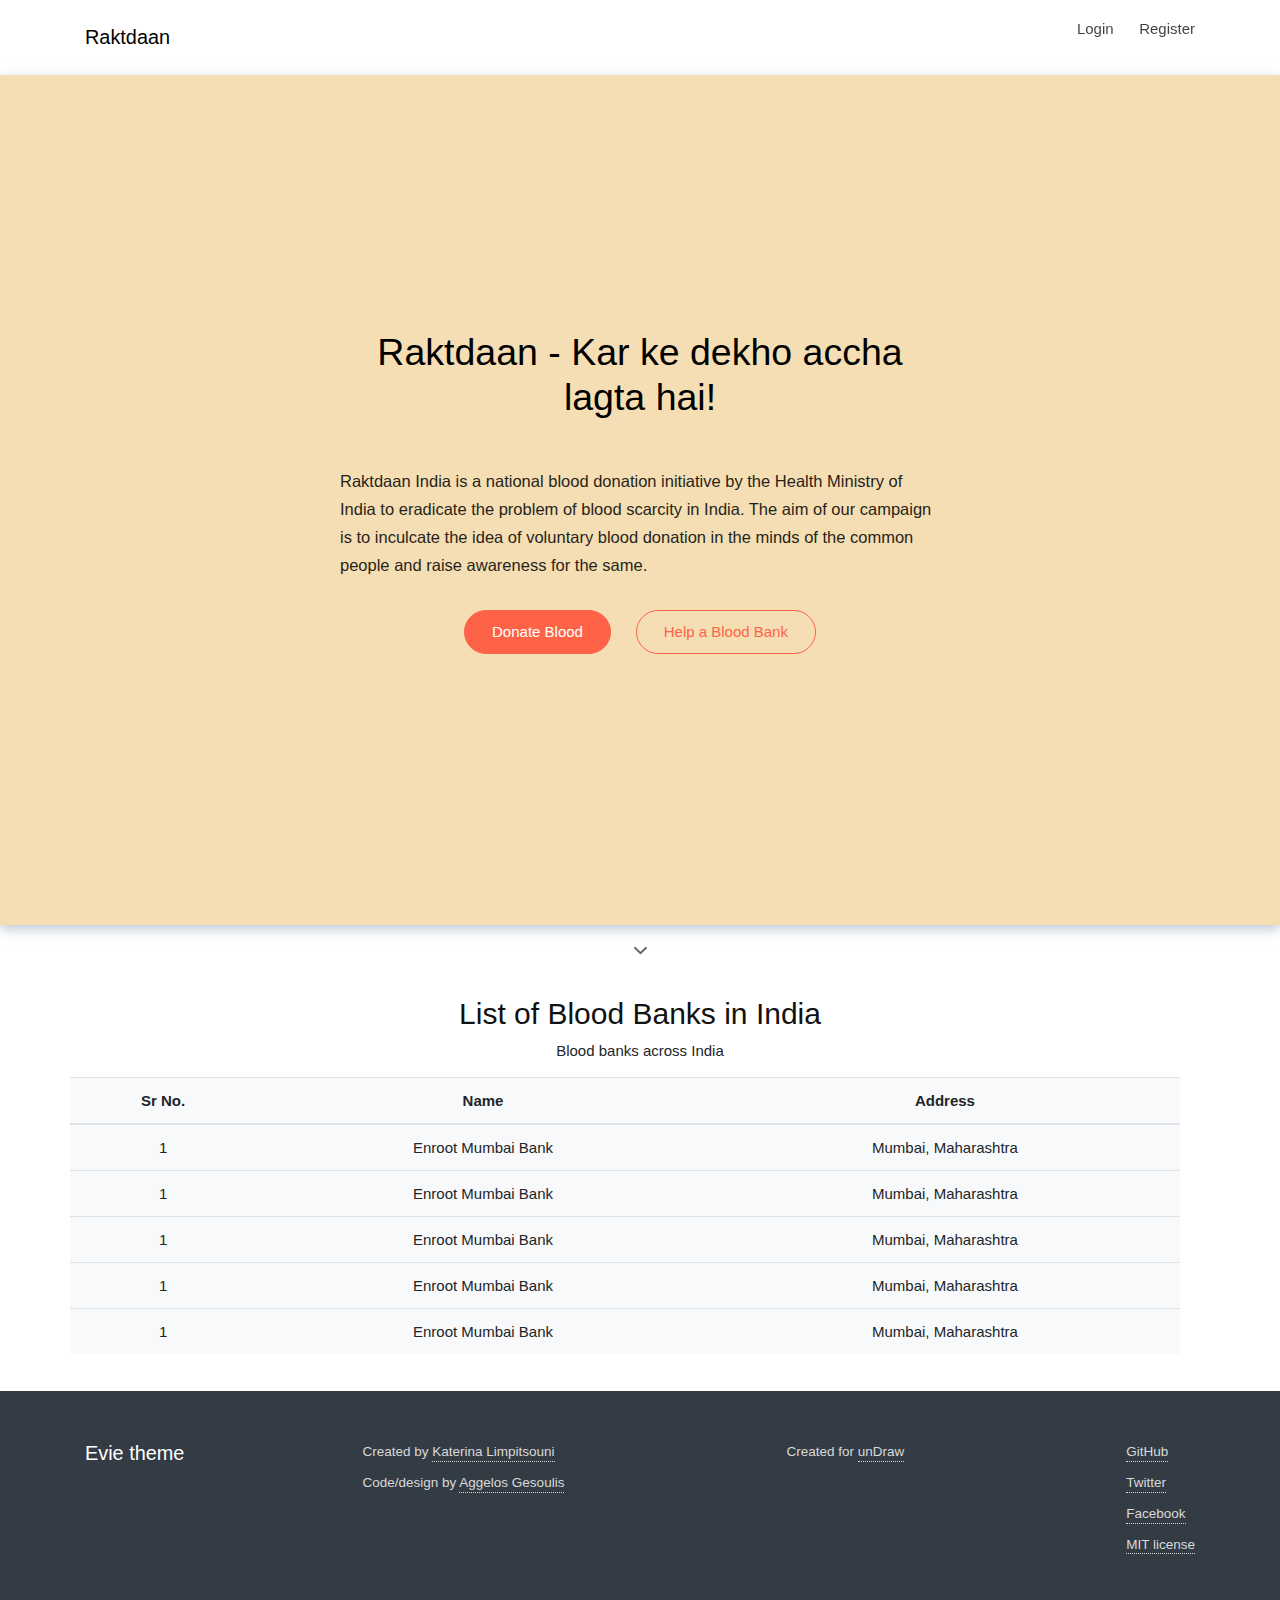
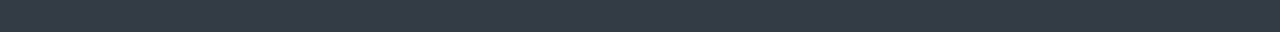
==== commit ac340804: "getting template ready" ====
--- a/index.html
+++ b/index.html
@@ -3,21 +3,28 @@
 <head>
 	<meta class="utf-8">
 	<meta name="viewport" content="width=device-width, initial-scale=1, maximum-scale=1">
-	<title>Evie by unDraw</title>
+	<title>Raktdaan</title>
 	<!-- Don't forget to add your metadata here -->
-	<link rel='stylesheet' href='css/style.min.css' />
+
+	<!-- Initially it was style.min.css -->
+	<link rel='stylesheet' href='css/style.css' />
+
+	<!-- imported bootstrap -->
+	<link rel="stylesheet" href="https://stackpath.bootstrapcdn.com/bootstrap/4.4.1/css/bootstrap.min.css" integrity="sha384-Vkoo8x4CGsO3+Hhxv8T/Q5PaXtkKtu6ug5TOeNV6gBiFeWPGFN9MuhOf23Q9Ifjh" crossorigin="anonymous">
 </head>
 <body>
 	<!-- Hero(extended) navbar -->
 	<div class="navbar navbar--extended">
 		<nav class="nav__mobile"></nav>
-		<div class="container">
+
+		<!-- style display:block; was added to fix a issue in navbar after adding bootstrap -->
+		<div style="display: block;" class="container">
 			<div class="navbar__inner">
-				<a href="index.html" class="navbar__logo">Logo</a>
+				<a href="index.html" class="navbar__logo">Raktdaan</a>
 				<nav class="navbar__menu">
 					<ul>
-						<li><a href="#">Option</a></li>
-						<li><a href="#">Option 2</a></li>
+						<li><a href="#">Login</a></li>
+						<li><a href="#">Register</a></li>
 					</ul>
 				</nav>
 				<div class="navbar__menu-mob"><a href="" id='toggle'><svg role="img" xmlns="http://www.w3.org/2000/svg" viewBox="0 0 448 512"><path fill="currentColor" d="M16 132h416c8.837 0 16-7.163 16-16V76c0-8.837-7.163-16-16-16H16C7.163 60 0 67.163 0 76v40c0 8.837 7.163 16 16 16zm0 160h416c8.837 0 16-7.163 16-16v-40c0-8.837-7.163-16-16-16H16c-8.837 0-16 7.163-16 16v40c0 8.837 7.163 16 16 16zm0 160h416c8.837 0 16-7.163 16-16v-40c0-8.837-7.163-16-16-16H16c-8.837 0-16 7.163-16 16v40c0 8.837 7.163 16 16 16z" class=""></path></svg></a></div>
@@ -26,16 +33,16 @@
 	</div>
 	<!-- Hero unit -->
 	<div class="hero">
-		<div class="hero__overlay hero__overlay--gradient"></div>
+		<!-- <div class="hero__overlay hero__overlay--gradient"></div> -->
 		<div class="hero__mask"></div>
 		<div class="hero__inner">
 			<div class="container">
 				<div class="hero__content">
 					<div class="hero__content__inner" id='navConverter'>
-						<h1 class="hero__title">A production-ready theme for your projects</h1>
-						<p class="hero__text">Evie is an MIT licensed template bundled with a minimal style guide to build websites faster. It is extemely lightweight, customizable and works perfectly on modern browsers.</p>
-						<a href="#" class="button button__accent">Download Evie</a>
-						<a href="#" class="button hero__button">Learn more</a>
+						<h1 class="hero__title">Raktdaan - Kar ke dekho accha lagta hai!</h1>
+						<p class="hero__text">Raktdaan India is a national blood donation initiative by the Health Ministry of India to eradicate the problem of blood scarcity in India. The aim of our campaign is to inculcate the idea of voluntary blood donation in the minds of the common people and raise awareness for the same.</p>
+						<a href="#" class="button button__accent">Donate Blood</a>
+						<a href="#" class="button hero__button">Help a Blood Bank</a>
 					</div>
 				</div>
 			</div>
@@ -49,37 +56,52 @@
 	<!-- Steps -->
 	<div class="steps landing__section">
 		<div class="container">
-			<h2>Who can use Evie?</h2>
-			<p>Here's who we can think of, but surely creative people will surprise us.</p>
+			<h2>List of Blood Banks in India</h2>
+			<p>Blood banks across India</p>
 		</div>
 		<div class="container">
-			<div class="steps__inner">
-				<div class="step">
-					<div class="step__media">
-						<img src="./images/undraw_designer.svg" class="step__image">
-					</div>
-					<h4>Programmers</h4>
-					<p class="step__text">A landing page for your open source projects. Present your solution, easily create docs.</p>
-				</div>
-				<div class="step">
-					<div class="step__media">
-						<img src="./images/undraw_responsive.svg" class="step__image">
-					</div>
-					<h4>Designers</h4>
-					<p class="step__text">A website for your own freebies. Let the world download and use your artwork.</p>
-				</div>
-				<div class="step">
-					<div class="step__media">
-						<img src="./images/undraw_creation.svg" class="step__image">
-					</div>
-					<h4>Makers</h4>
-					<p class="step__text">A great starting point for your web application. Focus on your idea and execution.</p>
-				</div>
-			</div>
+		<div class="row">
+			<table class="table bg-light">
+				<thead>
+					<tr>
+						<th>Sr No.</th>
+						<th>Name</th>
+						<th>Address</th>
+					</tr>
+				</thead>
+				<tbody>
+					<tr>
+						<td>1</td>
+						<td>Enroot Mumbai Bank</td>
+						<td>Mumbai, Maharashtra</td>
+					</tr>
+					<tr>
+						<td>1</td>
+						<td>Enroot Mumbai Bank</td>
+						<td>Mumbai, Maharashtra</td>
+					</tr>
+					<tr>
+						<td>1</td>
+						<td>Enroot Mumbai Bank</td>
+						<td>Mumbai, Maharashtra</td>
+					</tr>
+					<tr>
+						<td>1</td>
+						<td>Enroot Mumbai Bank</td>
+						<td>Mumbai, Maharashtra</td>
+					</tr>
+					<tr>
+						<td>1</td>
+						<td>Enroot Mumbai Bank</td>
+						<td>Mumbai, Maharashtra</td>
+					</tr>
+				</tbody>
+			</table>
+		</div>
 		</div>
 	</div>
 	<!-- Expanded sections -->
-	<div class="expanded landing__section">
+	<!-- <div class="expanded landing__section">
 		<div class="container">
 			<div class="expanded__inner">
 				<div class="expanded__media">
@@ -117,9 +139,9 @@
 				</div>
 			</div>
 		</div>
-	</div>
+	</div> -->
 	<!-- Call To Action -->
-	<div class="cta cta--reverse">
+	<!-- <div class="cta cta--reverse">
 		<div class="container">
 			<div class="cta__inner">
 				<h2 class="cta__title">Get started now</h2>
@@ -127,7 +149,7 @@
 				<a href="#" class="button button__accent">Download Evie</a>
 			</div>
 		</div>
-	</div>
+	</div> -->
 	<!-- Footer -->
 	<div class="footer footer--dark">
 		<div class="container">
@@ -148,21 +170,26 @@
 					</div>
 					<div class="footer__data__item">
 					<div class="footer__row">
-						<a href="https://github.com/anges244/evie" target="_blank" class="footer__link">GitHub</a>
+						<a href="#" target="_blank" class="footer__link">GitHub</a>
 					</div>
 					<div class="footer__row">
-						<a href="https://twitter.com/undraw_co" target="_blank" class="footer__link">Twitter</a>
+						<a href="#" target="_blank" class="footer__link">Twitter</a>
 					</div>
 					<div class="footer__row">
-						<a href="https://www.facebook.com/undraw.co/" target="_blank" class="footer__link">Facebook</a>
+						<a href="#" target="_blank" class="footer__link">Facebook</a>
 					</div>
 					<div class="footer__row">
-						<a href="./additional.html" class="footer__link">MIT license</a>
+						<a href="#" class="footer__link">MIT license</a>
 					</div>
 				</div>
 			</div>
 		</div>
 	</div>
 <script src='js/app.min.js'></script>
+
+<!-- bootstrap and dependencies -->
+<script src="https://code.jquery.com/jquery-3.4.1.slim.min.js" integrity="sha384-J6qa4849blE2+poT4WnyKhv5vZF5SrPo0iEjwBvKU7imGFAV0wwj1yYfoRSJoZ+n" crossorigin="anonymous"></script>
+<script src="https://cdn.jsdelivr.net/npm/popper.js@1.16.0/dist/umd/popper.min.js" integrity="sha384-Q6E9RHvbIyZFJoft+2mJbHaEWldlvI9IOYy5n3zV9zzTtmI3UksdQRVvoxMfooAo" crossorigin="anonymous"></script>
+<script src="https://stackpath.bootstrapcdn.com/bootstrap/4.4.1/js/bootstrap.min.js" integrity="sha384-wfSDF2E50Y2D1uUdj0O3uMBJnjuUD4Ih7YwaYd1iqfktj0Uod8GCExl3Og8ifwB6" crossorigin="anonymous"></script>
 </body>
 </html>--- a/css/style.css
+++ b/css/style.css
@@ -0,0 +1,1393 @@
+@import url("https://fonts.googleapis.com/css?family=Lato:400");
+/*! normalize.css v8.0.0 | MIT License | github.com/necolas/normalize.css */
+/* Document
+   ========================================================================== */
+/**
+ * 1. Correct the line height in all browsers.
+ * 2. Prevent adjustments of font size after orientation changes in iOS.
+ */
+html {
+  line-height: 1.15;
+  /* 1 */
+  -webkit-text-size-adjust: 100%;
+  /* 2 */ }
+
+/* Sections
+   ========================================================================== */
+/**
+ * Remove the margin in all browsers.
+ */
+body {
+  margin: 0; }
+
+/**
+ * Correct the font size and margin on `h1` elements within `section` and
+ * `article` contexts in Chrome, Firefox, and Safari.
+ */
+h1 {
+  font-size: 2em;
+  margin: 0.67em 0; }
+
+/* Grouping content
+   ========================================================================== */
+/**
+ * 1. Add the correct box sizing in Firefox.
+ * 2. Show the overflow in Edge and IE.
+ */
+hr {
+  box-sizing: content-box;
+  /* 1 */
+  height: 0;
+  /* 1 */
+  overflow: visible;
+  /* 2 */ }
+
+/**
+ * 1. Correct the inheritance and scaling of font size in all browsers.
+ * 2. Correct the odd `em` font sizing in all browsers.
+ */
+pre {
+  font-family: monospace, monospace;
+  /* 1 */
+  font-size: 1em;
+  /* 2 */ }
+
+/* Text-level semantics
+   ========================================================================== */
+/**
+ * Remove the gray background on active links in IE 10.
+ */
+a {
+  background-color: transparent; }
+
+/**
+ * 1. Remove the bottom border in Chrome 57-
+ * 2. Add the correct text decoration in Chrome, Edge, IE, Opera, and Safari.
+ */
+abbr[title] {
+  border-bottom: none;
+  /* 1 */
+  text-decoration: underline;
+  /* 2 */
+  text-decoration: underline dotted;
+  /* 2 */ }
+
+/**
+ * Add the correct font weight in Chrome, Edge, and Safari.
+ */
+b,
+strong {
+  font-weight: bolder; }
+
+/**
+ * 1. Correct the inheritance and scaling of font size in all browsers.
+ * 2. Correct the odd `em` font sizing in all browsers.
+ */
+code,
+kbd,
+samp {
+  font-family: monospace, monospace;
+  /* 1 */
+  font-size: 1em;
+  /* 2 */ }
+
+/**
+ * Add the correct font size in all browsers.
+ */
+small {
+  font-size: 80%; }
+
+/**
+ * Prevent `sub` and `sup` elements from affecting the line height in
+ * all browsers.
+ */
+sub,
+sup {
+  font-size: 75%;
+  line-height: 0;
+  position: relative;
+  vertical-align: baseline; }
+
+sub {
+  bottom: -0.25em; }
+
+sup {
+  top: -0.5em; }
+
+/* Embedded content
+   ========================================================================== */
+/**
+ * Remove the border on images inside links in IE 10.
+ */
+img {
+  border-style: none; }
+
+/* Forms
+   ========================================================================== */
+/**
+ * 1. Change the font styles in all browsers.
+ * 2. Remove the margin in Firefox and Safari.
+ */
+button,
+input,
+optgroup,
+select,
+textarea {
+  font-family: inherit;
+  /* 1 */
+  font-size: 100%;
+  /* 1 */
+  line-height: 1.15;
+  /* 1 */
+  margin: 0;
+  /* 2 */ }
+
+/**
+ * Show the overflow in IE.
+ * 1. Show the overflow in Edge.
+ */
+button,
+input {
+  /* 1 */
+  overflow: visible; }
+
+/**
+ * Remove the inheritance of text transform in Edge, Firefox, and IE.
+ * 1. Remove the inheritance of text transform in Firefox.
+ */
+button,
+select {
+  /* 1 */
+  text-transform: none; }
+
+/**
+ * Correct the inability to style clickable types in iOS and Safari.
+ */
+button,
+[type="button"],
+[type="reset"],
+[type="submit"] {
+  -webkit-appearance: button; }
+
+/**
+ * Remove the inner border and padding in Firefox.
+ */
+button::-moz-focus-inner,
+[type="button"]::-moz-focus-inner,
+[type="reset"]::-moz-focus-inner,
+[type="submit"]::-moz-focus-inner {
+  border-style: none;
+  padding: 0; }
+
+/**
+ * Restore the focus styles unset by the previous rule.
+ */
+button:-moz-focusring,
+[type="button"]:-moz-focusring,
+[type="reset"]:-moz-focusring,
+[type="submit"]:-moz-focusring {
+  outline: 1px dotted ButtonText; }
+
+/**
+ * Correct the padding in Firefox.
+ */
+fieldset {
+  padding: 0.35em 0.75em 0.625em; }
+
+/**
+ * 1. Correct the text wrapping in Edge and IE.
+ * 2. Correct the color inheritance from `fieldset` elements in IE.
+ * 3. Remove the padding so developers are not caught out when they zero out
+ *    `fieldset` elements in all browsers.
+ */
+legend {
+  box-sizing: border-box;
+  /* 1 */
+  color: inherit;
+  /* 2 */
+  display: table;
+  /* 1 */
+  max-width: 100%;
+  /* 1 */
+  padding: 0;
+  /* 3 */
+  white-space: normal;
+  /* 1 */ }
+
+/**
+ * Add the correct vertical alignment in Chrome, Firefox, and Opera.
+ */
+progress {
+  vertical-align: baseline; }
+
+/**
+ * Remove the default vertical scrollbar in IE 10+.
+ */
+textarea {
+  overflow: auto; }
+
+/**
+ * 1. Add the correct box sizing in IE 10.
+ * 2. Remove the padding in IE 10.
+ */
+[type="checkbox"],
+[type="radio"] {
+  box-sizing: border-box;
+  /* 1 */
+  padding: 0;
+  /* 2 */ }
+
+/**
+ * Correct the cursor style of increment and decrement buttons in Chrome.
+ */
+[type="number"]::-webkit-inner-spin-button,
+[type="number"]::-webkit-outer-spin-button {
+  height: auto; }
+
+/**
+ * 1. Correct the odd appearance in Chrome and Safari.
+ * 2. Correct the outline style in Safari.
+ */
+[type="search"] {
+  -webkit-appearance: textfield;
+  /* 1 */
+  outline-offset: -2px;
+  /* 2 */ }
+
+/**
+ * Remove the inner padding in Chrome and Safari on macOS.
+ */
+[type="search"]::-webkit-search-decoration {
+  -webkit-appearance: none; }
+
+/**
+ * 1. Correct the inability to style clickable types in iOS and Safari.
+ * 2. Change font properties to `inherit` in Safari.
+ */
+::-webkit-file-upload-button {
+  -webkit-appearance: button;
+  /* 1 */
+  font: inherit;
+  /* 2 */ }
+
+/* Interactive
+   ========================================================================== */
+/*
+ * Add the correct display in Edge, IE 10+, and Firefox.
+ */
+details {
+  display: block; }
+
+/*
+ * Add the correct display in all browsers.
+ */
+summary {
+  display: list-item; }
+
+/* Misc
+   ========================================================================== */
+/**
+ * Add the correct display in IE 10+.
+ */
+template {
+  display: none; }
+
+/**
+ * Add the correct display in IE 10.
+ */
+[hidden] {
+  display: none; }
+
+/* Components */
+html {
+  box-sizing: border-box;
+  background-color: #ffffff; }
+
+*, *:before, *:after {
+  box-sizing: inherit; }
+
+.invisible {
+  opacity: 0;
+  transition: 0.7s; }
+
+.fakefield {
+  display: none; }
+
+.left-align {
+  text-align: left; }
+
+.center, center-align {
+  text-align: center; }
+
+.right-align {
+  text-align: right; }
+
+.stress {
+  color: #111; }
+
+img, svg {
+  max-width: 100%; }
+
+.container {
+  width: 88%;
+  max-width: 1080px;
+  margin: 0 auto;
+  position: relative; }
+
+.row {
+  display: block;
+  width: 100%;
+  clear: both; }
+
+.half {
+  width: 50%;
+  overflow: auto;
+  float: left; }
+
+.text-container {
+  max-width: 640px; }
+  .text-container--center {
+    margin-left: auto;
+    margin-right: auto; }
+
+.margin-right {
+  margin-right: 8pt; }
+
+html {
+  font-family: "Lato", sans-serif;
+  font-size: 15px;
+  color: #666;
+  line-height: 1.7;
+  font-weight: 400;
+  -webkit-font-smoothing: antialiased;
+  -moz-osx-font-smoothing: grayscale;
+  text-rendering: optimizeLegibility;
+  -moz-font-feature-settings: "liga" on; }
+
+p {
+  margin-bottom: 1.3em; }
+
+h1, h2, h3, h4 {
+  margin: 1.414em 0 0.5em;
+  line-height: 1.35;
+  color: #111;
+  font-weight: 400; }
+
+h5, h6 {
+  margin: 1.414em 0 0.5em;
+  line-height: 1.4;
+  color: #666;
+  font-weight: 400; }
+
+h1 {
+  margin-top: 0;
+  font-size: 2.074em; }
+
+h2 {
+  font-size: 1.728em; }
+
+h3 {
+  font-size: 1.44em; }
+
+h4 {
+  font-size: 1.2em; }
+
+small, h6 {
+  font-size: 0.833em;
+  margin: 0.25em 0; }
+
+pre {
+  font-family: monospace, monospace;
+  font-size: 0.85rem;
+  color: #111;
+  width: min-content;
+  background: #f7f7f7;
+  word-break: break-all;
+  word-wrap: break-word;
+  white-space: pre;
+  padding: 8pt 16pt;
+  width: 100%;
+  overflow: auto;
+  border: 1px solid #eee; }
+
+a {
+  outline: 0;
+  text-decoration: none;
+  transition: 0.7s;
+  color: inherit; }
+
+.link {
+  color: #6C63FF;
+  text-decoration: underline; }
+  @media (min-width: 992px) {
+    .link:hover {
+      color: #463aff; } }
+
+button, .button {
+  display: inline-block;
+  padding: 6pt 20pt;
+  line-height: 1.7;
+  border: 1px solid #6C63FF;
+  color: #6C63FF;
+  font-weight: 400;
+  transition: 0.7s;
+  white-space: nowrap;
+  cursor: pointer;
+  background-color: transparent;
+  border-radius: 30px;
+  margin-bottom: 1.3em;
+  transition: 0.7s;
+  text-align: center;
+  text-decoration: none; }
+  button:hover, button:focus, .button:hover, .button:focus {
+    outline: 0; }
+  @media (min-width: 992px) {
+    button:hover, .button:hover {
+      border-color: #463aff;
+      color: #463aff; } }
+
+.button__primary {
+  background-color: #6C63FF;
+  border-color: #6C63FF;
+  color: #fff; }
+  @media (min-width: 992px) {
+    .button__primary:hover {
+      background-color: #463aff;
+      border-color: #463aff;
+      color: #fff; } }
+
+.button__accent {
+  background-color: tomato;
+  border-color: tomato;
+  color: #fff; }
+  @media (min-width: 992px) {
+    .button__accent:hover {
+      background-color: tomato;
+      border-color: #05bd8d;
+      color: #fff; } }
+
+.button__delete {
+  background-color: tomato;
+  border-color: tomato;
+  color: #fff; }
+  @media (min-width: 992px) {
+    .button__delete:hover {
+      background-color: #ff5233;
+      border-color: #ff5233;
+      color: #fff; } }
+
+.button:disabled {
+  opacity: 0.25;
+  cursor: default;
+  pointer-events: none; }
+
+.button--fixed {
+  width: 160px; }
+
+.button--fixed2 {
+  width: 220px; }
+
+form {
+  margin-bottom: 1.5em; }
+  form .double {
+    -js-display: flex;
+    display: flex;
+    justify-content: space-between; }
+    form .double .half {
+      max-width: 48%; }
+
+.form {
+  margin-left: auto;
+  margin-right: auto; }
+
+label {
+  margin-bottom: 2pt;
+  display: block;
+  text-align: left;
+  color: #666;
+  font-size: 0.9em;
+  padding-left: 10pt; }
+
+input[type="email"], input[type="number"], input[type="search"], input[type="text"], input[type="tel"], input[type="url"], input[type="password"] {
+  appearance: none;
+  border: 1px solid #eee;
+  width: 100%;
+  transition: 0.7s;
+  color: #111;
+  font-family: "Lato", sans-serif;
+  font-weight: 400;
+  padding: 10pt 20pt;
+  border-radius: 30px;
+  background-color: #f7f7f7;
+  margin-bottom: 1.4em;
+  display: block; }
+  input[type="email"]:focus, input[type="number"]:focus, input[type="search"]:focus, input[type="text"]:focus, input[type="tel"]:focus, input[type="url"]:focus, input[type="password"]:focus {
+    border-color: rgba(108, 99, 255, 0.5);
+    outline: 0;
+    background-color: #ffffff; }
+
+textarea {
+  appearance: none;
+  border: 1px solid #eee;
+  width: 100%;
+  transition: 0.7s;
+  color: #111;
+  font-family: "Lato", sans-serif;
+  font-weight: 400;
+  padding: 12pt 24pt;
+  border-radius: 30px;
+  background-color: #f7f7f7;
+  margin-bottom: 1.4em;
+  display: block;
+  resize: none;
+  min-height: 8em;
+  outline: 0; }
+  textarea:focus {
+    border-color: rgba(108, 99, 255, 0.5);
+    outline: 0;
+    background-color: #ffffff; }
+
+select {
+  border: 1px solid #eee;
+  width: 100%;
+  transition: 0.7s;
+  color: #111;
+  font-family: "Lato", sans-serif;
+  font-weight: 400;
+  padding: 10pt 20pt;
+  margin-bottom: 1.4em;
+  display: block;
+  border-radius: 30px;
+  background-color: #f7f7f7;
+  outline: 0;
+  -webkit-appearance: none;
+  -moz-appearance: none;
+  background-image: url('data:image/svg+xml;utf8,<svg aria-hidden="true" data-prefix="fas" data-icon="caret-down" role="img" xmlns="http://www.w3.org/2000/svg" viewBox="0 0 320 512" class="svg-inline--fa fa-caret-down fa-w-10 fa-3x"><path fill="currentColor" d="M31.3 192h257.3c17.8 0 26.7 21.5 14.1 34.1L174.1 354.8c-7.8 7.8-20.5 7.8-28.3 0L17.2 226.1C4.6 213.5 13.5 192 31.3 192z" class=""></path></svg>');
+  background-repeat: no-repeat;
+  background-position: 95% center;
+  background-size: 0.8em; }
+  select::-ms-expand {
+    display: none;
+    /* hide the default arrow in ie10 and ie11 */ }
+
+::-webkit-input-placeholder {
+  /* WebKit, Blink, Edge */
+  font-size: .9em;
+  opacity: .65;
+  color: #666; }
+
+:-moz-placeholder {
+  /* Mozilla Firefox 4 to 18 */
+  font-size: .9em;
+  opacity: .65;
+  color: #666; }
+
+::-moz-placeholder {
+  /* Mozilla Firefox 19+ */
+  font-size: .9em;
+  opacity: .65;
+  color: #666; }
+
+:-ms-input-placeholder {
+  /* Internet Explorer 10-11 + lt if placeholders.js */
+  font-size: .9em;
+  opacity: .65;
+  color: #666; }
+
+/* Remove default Radio Buttons */
+[type="radio"]:not(:checked),
+[type="radio"]:checked {
+  position: absolute;
+  left: -9999px;
+  visibility: hidden;
+  transition: .28s ease; }
+
+[type="radio"]:not(:checked) + label,
+[type="radio"]:checked + label {
+  position: relative;
+  padding-left: 2em;
+  cursor: pointer;
+  display: inline-block;
+  height: 1.7em;
+  line-height: 1.7em;
+  transition: .28s ease;
+  -khtml-user-select: none;
+  user-select: none; }
+
+[type="radio"] + label:before,
+[type="radio"] + label:after {
+  content: '';
+  position: absolute;
+  left: 0;
+  top: 0;
+  margin: 3px;
+  width: 1.2em;
+  height: 1.2em;
+  z-index: 0;
+  transition: .28s ease; }
+
+/* Unchecked styles */
+[type="radio"]:not(:checked) + label:before {
+  transition: .28s ease;
+  border-radius: 50%;
+  border: 1px solid #666; }
+
+[type="radio"]:not(:checked) + label:after {
+  transition: .28s ease;
+  border-radius: 50%;
+  border: 1px solid #666;
+  z-index: -1;
+  transform: scale(0); }
+
+/* Checked styles */
+[type="radio"]:checked + label:before {
+  border-radius: 50%;
+  border: 1px solid transparent; }
+
+[type="radio"]:checked + label:after {
+  border-radius: 50%;
+  border: 1px solid #6C63FF;
+  background-color: #6C63FF;
+  z-index: 0;
+  transform: scale(1.02); }
+
+/* Disabled style */
+[type="radio"]:disabled:not(:checked) + label:before,
+[type="radio"]:disabled:checked + label:before {
+  background-color: transparent;
+  border-color: #eee;
+  cursor: default; }
+
+[type="radio"]:disabled + label {
+  color: #eee;
+  cursor: default; }
+
+[type="radio"]:disabled:not(:checked) + label:before {
+  border-color: #eee; }
+
+[type="radio"]:disabled:checked + label:after {
+  background-color: #eee;
+  border-color: #666; }
+
+[type="checkbox"]:not(:checked),
+[type="checkbox"]:checked {
+  position: absolute;
+  left: -9999px;
+  visibility: hidden; }
+
+[type="checkbox"] {
+  /* checkbox aspect */ }
+  [type="checkbox"] + label {
+    position: relative;
+    padding-left: 2em;
+    cursor: pointer;
+    display: inline-block;
+    height: 25px;
+    line-height: 25px;
+    font-size: 0.9em;
+    -webkit-user-select: none;
+    -moz-user-select: none;
+    -khtml-user-select: none;
+    -ms-user-select: none; }
+  [type="checkbox"] + label:before {
+    content: '';
+    position: absolute;
+    top: 0;
+    left: 3px;
+    width: 15px;
+    height: 15px;
+    z-index: 0;
+    border: 1px solid #666;
+    border-radius: 1px;
+    margin-top: 4px;
+    transition: .2s; }
+  [type="checkbox"]:not(:checked):disabled + label:before {
+    border: none;
+    background-color: #eee; }
+
+[type="checkbox"]:checked + label:before {
+  top: -2px;
+  left: -2px;
+  width: 10px;
+  height: 18px;
+  border-top: 2px solid transparent;
+  border-left: 2px solid transparent;
+  border-right: 2px solid tomato;
+  border-bottom: 2px solid tomato;
+  transform: rotate(40deg);
+  backface-visibility: hidden;
+  transform-origin: 100% 100%; }
+
+[type="checkbox"]:checked:disabled + label:before {
+  border-right: 2px solid #eee;
+  border-bottom: 2px solid #eee; }
+
+.landing__section {
+  padding: 24pt 0; }
+
+.landing__section:nth-child(odd) {
+  background-color: #f7f7f7;
+  border-top: 1px solid #eee;
+  border-bottom: 1px solid #eee; }
+
+.navbar {
+  position: fixed;
+  z-index: 100;
+  width: 100%;
+  background-color: white;
+  transition: 0.7s; }
+  .navbar--nofixed {
+    position: relative;
+    z-index: 3; }
+
+.navbar__inner {
+  -js-display: flex;
+  display: flex;
+  align-items: center;
+  justify-content: space-between;
+  height: 60px;
+  color: black;
+  transition: 0.7s; }
+
+.navbar__logo {
+  font-size: 1.325rem;
+  transition: 0;
+  color: black;
+  text-decoration: none; }
+
+.navbar__menu {
+  display: none; }
+  .navbar__menu--noMob {
+    display: block; }
+  @media (min-width: 992px) {
+    .navbar__menu {
+      display: block; } }
+  .navbar__menu li {
+    margin-left: 4pt;
+    backface-visibility: hidden;
+    display: inline-block; }
+    @media (min-width: 992px) {
+      .navbar__menu li {
+        margin-left: 16pt; } }
+  .navbar__menu a {
+    color:black; }
+    @media (min-width: 992px) {
+      .navbar__menu a {
+        opacity: 0.75; }
+        .navbar__menu a:hover {
+          opacity: 1; }
+        .navbar__menu a:after {
+          display: block;
+          content: '';
+          border-bottom: solid 1px black;
+          transform: scaleX(0);
+          transition: transform 250ms ease-in-out; }
+        .navbar__menu a:hover:after {
+          transform: scaleX(1); } }
+
+.navbar__menu-mob {
+  display: block; }
+  .navbar__menu-mob--noMob {
+    display: none; }
+  @media (min-width: 992px) {
+    .navbar__menu-mob {
+      display: none; } }
+
+/*--- Extended and transparent version ---*/
+.navbar--extended {
+  background-color: transparent; }
+  .navbar--extended .navbar__inner {
+    height: 60px;
+    color: black; }
+
+/*! responsive-nav.js 1.0.39 by @viljamis */
+.nav__mobile ul {
+  margin: 0;
+  padding: 0;
+  width: 100%;
+  display: block;
+  list-style: none;
+  background-color: #333C44;
+  color: black; }
+
+.nav__mobile li {
+  width: 60%;
+  margin-left: auto;
+  margin-right: auto;
+  padding: 1em 0;
+  display: block;
+  border-bottom: 1px solid rgba(255, 255, 255, 0.1); }
+  .nav__mobile li:last-child {
+    border-bottom: none; }
+
+.js .nav__mobile {
+  clip: rect(0 0 0 0);
+  max-height: 0;
+  position: absolute;
+  display: block;
+  overflow: hidden;
+  zoom: 1; }
+
+.nav__mobile.opened {
+  max-height: 9999px; }
+
+.nav-toggle {
+  -webkit-tap-highlight-color: rgba(0, 0, 0, 0);
+  -webkit-touch-callout: none;
+  -webkit-user-select: none;
+  -moz-user-select: none;
+  -ms-user-select: none;
+  -o-user-select: none;
+  user-select: none; }
+
+@media (min-width: 992px) {
+  .js .nav__mobile {
+    position: relative; }
+  .js .nav__mobile.closed {
+    max-height: none; }
+  .nav-toggle {
+    display: none; } }
+
+#toggle svg {
+  height: 1.2em;
+  width: 1.2em;
+  vertical-align: middle; }
+
+.hero {
+  position: relative;
+  width: 100%;
+  background-color: wheat;
+  box-shadow: 0 4px 11px rgba(124, 146, 169, 0.5);
+  background-size: cover;
+  background-position: center center;
+  background-repeat: no-repeat;
+  color: black; }
+  .hero__inner {
+    position: relative;
+    z-index: 3; }
+
+.hero__overlay {
+  position: absolute;
+  height: 100%;
+  width: 100%;
+  opacity: 0.96;
+  z-index: 1;
+  background-color: #6C63FF; }
+
+.hero__overlay--gradient {
+  background: linear-gradient(to right, #6C63FF, #4641FF); }
+
+.hero__overlay--gradientVertical {
+  background: linear-gradient(to bottom, #6C63FF, #4641FF); }
+
+.hero__mask {
+  position: absolute;
+  height: 100%;
+  width: 100%;
+  background-image: url('data:image/svg+xml;utf8,<svg xmlns="http://www.w3.org/2000/svg" xmlns:xlink="http://www.w3.org/1999/xlink" width="1920" height="1080" viewBox="0 0 1920 1080"><defs><linearGradient id="06714b97-aec8-4b7e-bf3d-1e20f95f612e" y1="809.5" x2="958" y2="809.5" gradientTransform="matrix(1, 0, 0, -1, 0, 1082)" gradientUnits="userSpaceOnUse"><stop offset="0" stop-color="#fff" stop-opacity="0"/><stop offset="1" stop-color="#fff" stop-opacity="0.05"/></linearGradient></defs><title>hero</title><rect id="0567095b-2cf7-4407-b8ab-ec2abe52d830" data-name="&lt;Path&gt;" y="545" width="1920" height="535" fill="#fff" opacity="0.05" style="isolation:isolate"/><polygon id="82ca9a61-a0a1-49cc-9805-a3533c693bad" data-name="&lt;Path&gt;" points="958 545 0 545 0 0 770.96 0 958 545" fill="url(#06714b97-aec8-4b7e-bf3d-1e20f95f612e)"/></svg>');
+  background-size: cover;
+  background-position: center center;
+  background-repeat: no-repeat;
+  opacity: 0.66;
+  z-index: 2; }
+
+.hero__content {
+  -js-display: flex;
+  display: flex;
+  align-items: center;
+  justify-content: center;
+  min-height: calc( 100vh - 50px);
+  padding: calc( 92px) 0;
+  overflow: auto; }
+  .hero__content__inner {
+    width: 100%;
+    max-width: 600px;
+    text-align: center; }
+
+/*--- CONTENT STYLING ---*/
+.hero__title {
+  color: inherit;
+  margin-bottom: 1.25em; }
+
+.hero__text {
+  opacity: 0.85;
+  line-height: 1.7;
+  text-align: left;
+  font-size: 1.1em; }
+
+.hero .button {
+  margin: 12pt 8pt; }
+
+.hero__button {
+  color: tomato;
+  border-color: tomato; }
+  @media (min-width: 992px) {
+    .hero__button:hover {
+      color: tomato;
+      border-color: tomato; } }
+
+.hero__sub {
+  -js-display: flex;
+  display: flex;
+  justify-content: center;
+  align-items: center;
+  height: 50px; }
+
+.hero__sub__down {
+  width: 1rem;
+  height: 1rem;
+  color: #666;
+  transition: 0.7s;
+  cursor: pointer; }
+  @media (min-width: 992px) {
+    .hero__sub__down:hover {
+      color: #6C63FF; } }
+
+#scrollToNext {
+  transition: 0.7s; }
+
+/*--- MODIFICATIONS ---*/
+.hero--full .hero__content {
+  min-height: 100vh; }
+
+.hero--full + .hero__sub {
+  display: none; }
+
+.steps {
+  text-align: center;
+  padding: 16pt 0; }
+
+@media (min-width: 992px) {
+  .steps__inner {
+    -js-display: flex;
+    display: flex;
+    justify-content: space-around; } }
+
+.step {
+  padding: 16pt 0;
+  text-align: center;
+  width: 100%;
+  border-top: 1px solid #eee;
+  overflow: auto; }
+  .step:first-child {
+    border-top: none; }
+  @media (min-width: 992px) {
+    .step {
+      border-top: none;
+      width: auto; } }
+
+.step__media {
+  margin: 16pt 0; }
+  @media (min-width: 992px) {
+    .step__media {
+      margin: 32pt 0; } }
+
+.step__image {
+  max-height: 100px;
+  max-width: 222px;
+  margin-top: 8pt;
+  -webkit-user-drag: none;
+  -khtml-user-drag: none;
+  -moz-user-drag: none;
+  -o-user-drag: none;
+  user-drag: none; }
+  @media (min-width: 600px) {
+    .step__image {
+      max-width: none; } }
+
+.step__text {
+  max-width: 36ch;
+  text-align: left;
+  margin-left: auto;
+  margin-right: auto; }
+
+.expanded {
+  padding: 72pt 0; }
+
+.expanded__inner {
+  -js-display: flex;
+  display: flex;
+  justify-content: space-between;
+  align-items: center;
+  flex-direction: column; }
+  @media (min-width: 992px) {
+    .expanded__inner {
+      flex-direction: row; } }
+
+.expanded__media {
+  order: 1;
+  text-align: center; }
+  @media (min-width: 992px) {
+    .expanded__media {
+      width: 50%;
+      flex-shrink: 0;
+      order: unset; } }
+
+.expanded__content {
+  order: 2; }
+  @media (min-width: 992px) {
+    .expanded__content {
+      padding: 0 16pt;
+      width: 50%;
+      flex-shrink: 0;
+      order: unset; } }
+
+.expanded:nth-child(even) .expanded__media {
+  order: 1; }
+  @media (min-width: 992px) {
+    .expanded:nth-child(even) .expanded__media {
+      order: 1; } }
+
+/* Actual content */
+.expanded__image {
+  width: 90%;
+  max-width: 220px;
+  padding: 16pt 0; }
+  @media (min-width: 992px) {
+    .expanded__image {
+      max-width: 280px; } }
+
+.expanded__title {
+  max-width: 550px; }
+
+.expanded__text {
+  max-width: 60ch; }
+
+.cta {
+  background: linear-gradient(to right, #6C63FF, #4641FF);
+  color: #fff;
+  padding: 48pt 0;
+  text-align: center; }
+
+.cta--reverse {
+  background: linear-gradient(to left, #6C63FF, #4641FF); }
+
+.cta--plain {
+  background: #6C63FF; }
+
+.cta--secondary {
+  background: #4641FF; }
+
+.cta__title {
+  color: inherit; }
+
+.cta__sub {
+  opacity: 0.85;
+  max-width: 58ch;
+  margin: 16pt auto 24pt auto; }
+  .cta__sub--center {
+    text-align: center; }
+
+.footer {
+  background-color: #ffffff;
+  padding: 36pt 0; }
+
+.footer__inner {
+  -js-display: flex;
+  display: flex;
+  justify-content: space-between;
+  flex-direction: column; }
+  @media (min-width: 600px) {
+    .footer__inner {
+      flex-direction: row; } }
+
+.footer__textLogo {
+  flex-shrink: 0;
+  padding-right: 16pt;
+  display: block;
+  cursor: pointer;
+  color: #6C63FF;
+  font-size: 1.225rem;
+  min-width: 33%;
+  margin-bottom: 1.5rem; }
+  @media (min-width: 600px) {
+    .footer__textLogo {
+      margin-bottom: 0; } }
+  @media (min-width: 992px) {
+    .footer__textLogo {
+      min-width: 25%;
+      font-size: 1.325rem; } }
+
+.footer__data {
+  -js-display: flex;
+  display: flex;
+  flex-grow: 1;
+  justify-content: space-between;
+  padding-top: 0.25rem;
+  flex-wrap: wrap;
+  flex-direction: column;
+  font-size: 0.9rem; }
+  @media (min-width: 992px) {
+    .footer__data {
+      flex-wrap: nowrap;
+      flex-direction: row; } }
+
+.footer__data__item {
+  padding-bottom: 0.5rem;
+  display: inline-block;
+  margin-bottom: 8pt; }
+
+.footer__link {
+  color: #6C63FF;
+  border-bottom: 1px dotted #6C63FF;
+  padding-bottom: 1pt;
+  transition: 0.7s; }
+  @media (min-width: 992px) {
+    .footer__link:hover {
+      color: #fafafa;
+      border-color: #fafafa; } }
+
+.footer__row {
+  margin-bottom: 8pt; }
+
+/*--- Modifiers---*/
+.footer--dark {
+  background-color: #333C44; }
+  .footer--dark .footer__textLogo {
+    color: #fff; }
+  .footer--dark .footer__inner {
+    color: #d9d9d9; }
+  .footer--dark .footer__link {
+    color: #d9d9d9;
+    border-color: #d9d9d9; }
+    @media (min-width: 992px) {
+      .footer--dark .footer__link:hover {
+        color: #fff;
+        border-color: #fff; } }
+
+.auth {
+  padding-top: 102.66667px; }
+
+.auth__inner {
+  min-height: calc( 100vh - 188px);
+  -js-display: flex;
+  display: flex;
+  align-items: center;
+  flex-direction: column;
+  justify-content: center; }
+  @media (min-width: 992px) {
+    .auth__inner {
+      flex-direction: row; } }
+
+@media (min-width: 992px) {
+  .auth__media {
+    width: 50%;
+    flex-shrink: 0; } }
+
+.auth__media img, .auth__media svg {
+  max-height: 150px;
+  max-width: 90%;
+  -webkit-user-drag: none;
+  -khtml-user-drag: none;
+  -moz-user-drag: none;
+  -o-user-drag: none;
+  user-drag: none;
+  -webkit-touch-callout: none;
+  -webkit-user-select: none;
+  -khtml-user-select: none;
+  -moz-user-select: none;
+  -ms-user-select: none;
+  user-select: none; }
+  @media (min-width: 600px) {
+    .auth__media img, .auth__media svg {
+      max-height: 300px; } }
+  @media (min-width: 992px) {
+    .auth__media img, .auth__media svg {
+      max-height: 400px; } }
+
+.auth__auth {
+  text-align: center; }
+  @media (min-width: 992px) {
+    .auth__auth {
+      width: 50%;
+      flex-shrink: 0; } }
+
+.auth__title {
+  font-size: 1.728em; }
+
+.page__header {
+  position: relative;
+  color: #ffffff;
+  box-shadow: 0 4px 11px rgba(124, 146, 169, 0.5);
+  width: 100%; }
+
+.page__header__inner {
+  padding: 66px 0 0 0;
+  position: relative;
+  z-index: 3; }
+
+.page__header__content {
+  -js-display: flex;
+  display: flex;
+  align-items: center;
+  justify-content: center;
+  padding: 32pt 0;
+  overflow: auto; }
+  .page__header__content__inner {
+    width: 100%;
+    max-width: 66ch;
+    text-align: center; }
+
+/*--- CONTENT STYLING ---*/
+.page__header__title {
+  color: inherit;
+  margin-bottom: 1.25em; }
+
+.page__header__text {
+  opacity: 0.85;
+  line-height: 1.7;
+  text-align: left; }
+
+.page {
+  padding: 24pt 0; }
+
+@media (min-width: 992px) {
+  .page__inner {
+    -js-display: flex;
+    display: flex; } }
+
+.page__menu {
+  width: 100%;
+  position: relative; }
+  @media (min-width: 992px) {
+    .page__menu {
+      display: block;
+      width: 300px;
+      flex-shrink: 0; } }
+
+.page__main {
+  flex-grow: 1; }
+
+.page__main__title {
+  margin-top: 0.75em; }
+
+.page__image {
+  max-width: 100%; }
+
+.app__header {
+  position: relative;
+  color: #ffffff;
+  box-shadow: 0 4px 11px rgba(124, 146, 169, 0.5);
+  width: 100%; }
+
+.app__header__inner {
+  padding: 66px 0 0 0;
+  position: relative;
+  z-index: 3; }
+
+.app__header__content {
+  -js-display: flex;
+  display: flex;
+  align-items: center;
+  justify-content: center;
+  padding: 32pt 0;
+  overflow: auto; }
+  .app__header__content__inner {
+    width: 100%;
+    max-width: 66ch;
+    text-align: center; }
+
+/*--- CONTENT STYLING ---*/
+.app__header__title {
+  color: inherit;
+  margin-bottom: 1.25em; }
+
+.app__header__text {
+  opacity: 0.85;
+  line-height: 1.7;
+  text-align: left; }
+
+.app {
+  padding: calc( 81.33333px) 0; }
+
+@media (min-width: 992px) {
+  .app__inner {
+    -js-display: flex;
+    display: flex; } }
+
+.app__menu {
+  width: 100%;
+  position: relative; }
+  @media (min-width: 992px) {
+    .app__menu {
+      display: block;
+      width: 300px;
+      flex-shrink: 0; } }
+
+.app__main {
+  flex-grow: 1; }
+
+.app__main__title {
+  margin-top: 0.75em; }
+
+.app__image {
+  max-width: 100%; }
+
+/* Vertical menu */
+.vMenu {
+  padding: 0;
+  list-style-type: none;
+  -js-display: flex;
+  display: flex;
+  max-width: 100%;
+  flex-wrap: wrap;
+  justify-content: space-between;
+  border-bottom: 1px solid #eee; }
+  @media (min-width: 992px) {
+    .vMenu {
+      display: inline-block;
+      border-bottom: none; } }
+  .vMenu li {
+    display: inline-block;
+    margin-bottom: 1em;
+    width: 48%;
+    padding-left: 16pt; }
+    @media (min-width: 992px) {
+      .vMenu li {
+        padding-left: 0;
+        display: block;
+        width: auto; } }
+  .vMenu a {
+    display: block; }
+    @media (min-width: 992px) {
+      .vMenu a {
+        display: inline-block;
+        opacity: 0.85; }
+        .vMenu a:hover {
+          opacity: 1;
+          color: #6C63FF; }
+        .vMenu a:after {
+          display: block;
+          content: '';
+          border-bottom: 1px solid #6C63FF;
+          transform: scaleX(0);
+          transition: transform 250ms ease-in-out; }
+        .vMenu a:hover:after {
+          transform: scaleX(1); } }
+  .vMenu > ul {
+    margin-top: -0.65em;
+    padding-left: 1.5em;
+    margin-bottom: 0.75em; }
+  .vMenu > ul li {
+    opacity: 0.85;
+    font-size: 0.95em;
+    margin-bottom: 0.25em; }
+    .vMenu > ul li:before {
+      content: "-";
+      margin-right: 0.5em; }
+
+.vMenu--active {
+  color: #6C63FF; }
+  .vMenu--active:before {
+    content: "\2014";
+    margin-right: 0.333em; }
+  @media (min-width: 992px) {
+    .vMenu--active {
+      opacity: 1;
+      color: #6C63FF; }
+      .vMenu--active:after {
+        display: block;
+        content: '';
+        border-bottom: 1px solid #6C63FF;
+        transform: none;
+        transition: none; } }
